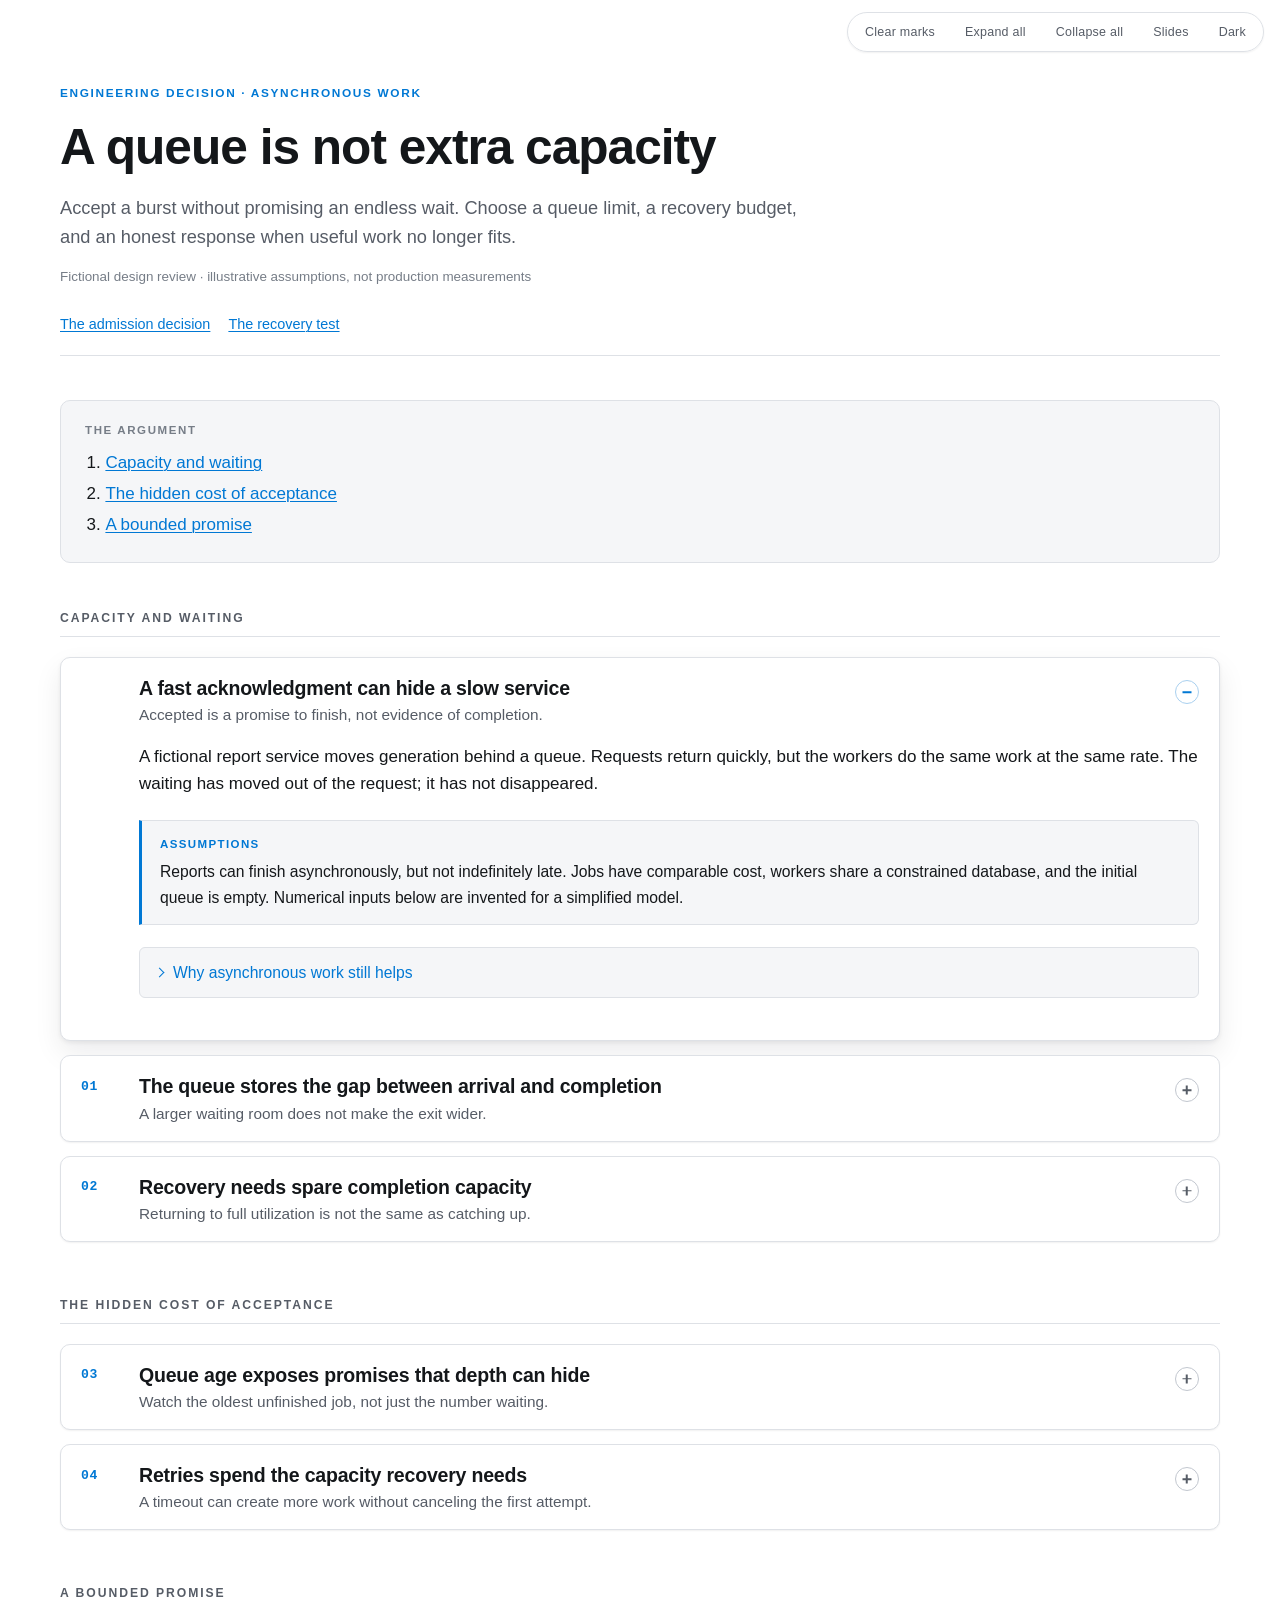
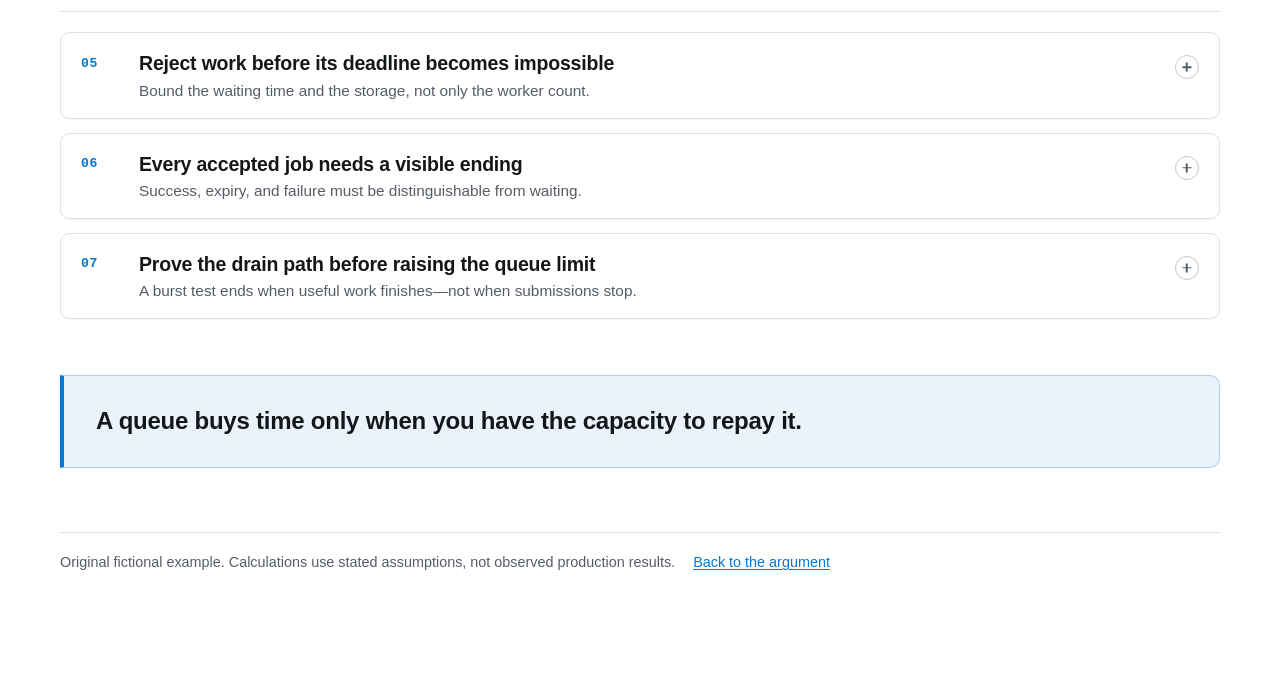
==== examples/html-docs/queue-is-not-capacity.html @ ca564f86 "Publish documented research, reasoning, and HTML skills Add catalog-ready packages, public examples," ====
<!doctype html>
<!--
MIT License

Copyright (c) 2026 Tomáš Kubica

Permission is hereby granted, free of charge, to any person obtaining a copy
of this software and associated documentation files (the "Software"), to deal
in the Software without restriction, including without limitation the rights
to use, copy, modify, merge, publish, distribute, sublicense, and/or sell
copies of the Software, and to permit persons to whom the Software is
furnished to do so, subject to the following conditions:

The above copyright notice and this permission notice shall be included in all
copies or substantial portions of the Software.

THE SOFTWARE IS PROVIDED "AS IS", WITHOUT WARRANTY OF ANY KIND, EXPRESS OR
IMPLIED, INCLUDING BUT NOT LIMITED TO THE WARRANTIES OF MERCHANTABILITY,
FITNESS FOR A PARTICULAR PURPOSE AND NONINFRINGEMENT. IN NO EVENT SHALL THE
AUTHORS OR COPYRIGHT HOLDERS BE LIABLE FOR ANY CLAIM, DAMAGES OR OTHER
LIABILITY, WHETHER IN AN ACTION OF CONTRACT, TORT OR OTHERWISE, ARISING FROM,
OUT OF OR IN CONNECTION WITH THE SOFTWARE OR THE USE OR OTHER DEALINGS IN THE
SOFTWARE.
-->
<html lang="en">
<head>
<meta charset="utf-8">
<meta name="viewport" content="width=device-width, initial-scale=1">
<title>A queue is not extra capacity</title>
<meta name="description" content="An engineering decision about bounded queues, recovery headroom, and admitting only work that can still finish usefully.">
<meta name="doc-id" content="queue-is-not-capacity">
<script>
(function () {
  var d = document.documentElement;
  d.classList.add("js");
  var p = new URLSearchParams(location.search);
  var t = p.get("theme");
  if (t !== "light" && t !== "dark") {
    try { t = localStorage.getItem("doc-theme"); } catch (e) { t = null; }
  }
  if (t !== "light" && t !== "dark") {
    t = window.matchMedia("(prefers-color-scheme: dark)").matches ? "dark" : "light";
  }
  d.setAttribute("data-theme", t);
  if (p.get("view") === "slides") d.setAttribute("data-view", "slides");
})();
</script>
<style>
:root {
  color-scheme: light;
  --bg: #ffffff; --surface: #ffffff; --surface-2: #f5f6f8; --surface-3: #eaecf0;
  --border: #dee1e6; --border-strong: #c2c7cf;
  --text: #14171a; --text-muted: #565c66; --text-faint: #767d87;
  --accent: #0078d4; --accent-strong: #005a9e; --accent-quiet: #4a9fe0;
  --accent-soft: #eaf3fb; --accent-border: #a9d0ef;
  --warn: #8a5300; --warn-soft: #fdf5e8; --warn-border: #e6c99a;
  --code-bg: #f5f6f8; --code-border: #e2e5ea;
  --focus: #0078d4;
  --shadow-1: 0 1px 2px rgba(16,19,23,.06);
  --shadow-2: 0 2px 4px rgba(16,19,23,.06), 0 12px 28px rgba(16,19,23,.08);
  --radius: 10px; --radius-sm: 6px; --canvas: 1160px;
  --font-sans: -apple-system, BlinkMacSystemFont, "Segoe UI Variable Text", "Segoe UI", Roboto, "Helvetica Neue", Arial, sans-serif;
  --font-mono: "Cascadia Mono", "Cascadia Code", ui-monospace, Consolas, "SF Mono", "Liberation Mono", Menlo, monospace;
}
[data-theme="dark"] {
  color-scheme: dark;
  --bg: #0e1013; --surface: #15181d; --surface-2: #1b1f26; --surface-3: #232830;
  --border: #2b313a; --border-strong: #3d4550;
  --text: #eceef1; --text-muted: #a7aeb8; --text-faint: #868e99;
  --accent: #4aa3e8; --accent-strong: #7cc0f3; --accent-quiet: #2f80c4;
  --accent-soft: #142430; --accent-border: #2c4f6d;
  --warn: #e0b055; --warn-soft: #241d10; --warn-border: #574627;
  --code-bg: #12151a; --code-border: #262c34;
  --focus: #6cb8f0;
  --shadow-1: 0 1px 2px rgba(0,0,0,.4);
  --shadow-2: 0 2px 4px rgba(0,0,0,.4), 0 12px 28px rgba(0,0,0,.45);
}
</style>
<link rel="stylesheet" href="../../skills/html-docs/assets/article.css">
<script src="../../skills/html-docs/assets/article.js" defer></script>
</head>
<body>
<div class="controls" role="group" aria-label="Article controls">
  <button type="button" class="ctrl" data-action="expand-all">Expand all</button>
  <button type="button" class="ctrl" data-action="collapse-all">Collapse all</button>
  <button type="button" class="ctrl" data-action="toggle-slides" aria-pressed="false">Slides</button>
  <button type="button" class="ctrl" data-action="toggle-theme">Dark</button>
</div>
<div class="doc">
  <header class="doc-header">
    <p class="eyebrow">Engineering decision · asynchronous work</p>
    <h1>A queue is not extra capacity</h1>
    <p class="subtitle">Accept a burst without promising an endless wait. Choose a queue limit, a recovery budget, and an honest response when useful work no longer fits.</p>
    <p class="meta">Fictional design review · illustrative assumptions, not production measurements</p>
  </header>
  <nav class="doc-nav" aria-label="Decision shortcut">
    <a href="#card-admission">The admission decision</a>
    <a href="#card-rehearsal">The recovery test</a>
  </nav>
  <nav class="toc" aria-label="Contents">
    <p class="toc-label">The argument</p>
    <ol>
      <li><a href="#ch-capacity">Capacity and waiting</a></li>
      <li><a href="#ch-failure">The hidden cost of acceptance</a></li>
      <li><a href="#ch-contract">A bounded promise</a></li>
    </ol>
  </nav>
  <main>
    <section class="chapter" id="ch-capacity">
      <h2 class="chapter-label">Capacity and waiting</h2>
      <article class="card card--lead" id="card-premise" data-open>
        <h3 class="card-head">
          <button type="button" class="card-toggle" aria-expanded="true">
            <span class="card-num" aria-hidden="true"></span>
            <span class="card-titles">
              <span class="card-title">A fast acknowledgment can hide a slow service</span>
              <span class="card-sub">Accepted is a promise to finish, not evidence of completion.</span>
            </span>
            <span class="card-mark" aria-hidden="true"></span>
          </button>
        </h3>
        <div class="card-body">
          <p>A fictional report service moves generation behind a queue. Requests return quickly, but the workers do the same work at the same rate. The waiting has moved out of the request; it has not disappeared.</p>
          <aside class="callout callout--note">
            <p class="callout-label">Assumptions</p>
            <p>Reports can finish asynchronously, but not indefinitely late. Jobs have comparable cost, workers share a constrained database, and the initial queue is empty. Numerical inputs below are invented for a simplified model.</p>
          </aside>
          <div class="reveal">
            <button type="button" class="reveal-toggle" aria-expanded="false">Why asynchronous work still helps</button>
            <div class="reveal-body">
              <p>Separating submission from execution lets a brief burst wait instead of holding client connections open. Durable storage can preserve accepted work while workers restart, provided the service acknowledges only after that storage confirms the write.</p>
              <p>These are useful changes to timing and reliability. They do not, by themselves, raise the completion rate of the database or the workers.</p>
            </div>
          </div>
        </div>
      </article>
      <article class="card" id="card-flow">
        <h3 class="card-head">
          <button type="button" class="card-toggle" aria-expanded="false">
            <span class="card-num" aria-hidden="true"></span>
            <span class="card-titles">
              <span class="card-title">The queue stores the gap between arrival and completion</span>
              <span class="card-sub">A larger waiting room does not make the exit wider.</span>
            </span>
            <span class="card-mark" aria-hidden="true"></span>
          </button>
        </h3>
        <div class="card-body">
          <figure class="figure">
            <svg xmlns="http://www.w3.org/2000/svg" viewBox="0 0 960 260" width="960" height="260" role="img" aria-labelledby="flow-title flow-desc" style="display: block; width: 100%; height: auto">
              <title id="flow-title">Admission, waiting, and completion are separate boundaries</title>
              <desc id="flow-desc">New jobs cross admission into a bounded queue, then workers and a database complete them. Jobs that cannot fit the admission policy receive a rejection instead of joining the queue.</desc>
              <defs>
                <marker id="flow-arrow" viewBox="0 0 10 10" refX="9" refY="5" markerWidth="7" markerHeight="7" orient="auto-start-reverse">
                  <path d="M0 0 L10 5 L0 10 Z" fill="var(--accent)"/>
                </marker>
              </defs>
              <g fill="var(--surface-2)" stroke="var(--border-strong)" stroke-width="2">
                <rect x="16" y="65" width="160" height="96" rx="10"/>
                <rect x="256" y="65" width="200" height="96" rx="10" fill="var(--accent-soft)" stroke="var(--accent)"/>
                <rect x="536" y="65" width="170" height="96" rx="10"/>
                <rect x="786" y="65" width="158" height="96" rx="10"/>
              </g>
              <g fill="none" stroke="var(--accent)" stroke-width="3" marker-end="url(#flow-arrow)">
                <path d="M176 113 H242"/>
                <path d="M456 113 H522"/>
                <path d="M706 113 H772"/>
                <path d="M212 116 V214 H252"/>
              </g>
              <g fill="var(--text)" text-anchor="middle" font-family="var(--font-sans)" font-size="23">
                <text x="96" y="121">New jobs</text>
                <text x="356" y="109">Bounded queue</text>
                <text x="621" y="121">Workers</text>
                <text x="865" y="121">Database</text>
              </g>
              <g fill="var(--text-muted)" text-anchor="middle" font-family="var(--font-sans)" font-size="18">
                <text x="216" y="38">Admission</text>
                <text x="356" y="139">Waiting, not processing</text>
                <text x="742" y="38">Completion bottleneck</text>
                <text x="272" y="220" text-anchor="start">Reject when the promise no longer fits</text>
              </g>
            </svg>
            <figcaption>Workers can take jobs off the queue faster than the database can finish them. Include in-flight work when counting outstanding promises.</figcaption>
          </figure>
        </div>
      </article>
      <article class="card" id="card-headroom">
        <h3 class="card-head">
          <button type="button" class="card-toggle" aria-expanded="false">
            <span class="card-num" aria-hidden="true"></span>
            <span class="card-titles">
              <span class="card-title">Recovery needs spare completion capacity</span>
              <span class="card-sub">Returning to full utilization is not the same as catching up.</span>
            </span>
            <span class="card-mark" aria-hidden="true"></span>
          </button>
        </h3>
        <div class="card-body">
          <p>While arrivals exceed completions, unfinished work grows. After the burst, only the completion rate left over after new arrivals can drain that work. If the two rates are equal, the backlog stays.</p>
          <div class="reveal">
            <button type="button" class="reveal-toggle" aria-expanded="false">Work through a deliberately simple burst</button>
            <div class="reveal-body">
              <p>Assume a constant completion capacity of 80 jobs/second. For 30 seconds, 120 jobs/second arrive; afterward arrivals fall to 40 jobs/second. Assume no retries, expiry, or failures, and enough queue space to admit every job.</p>
              <table>
                <thead><tr><th>Phase</th><th>Calculation</th><th>Result</th></tr></thead>
                <tbody>
                  <tr><td>Burst</td><td>(120 − 80) × 30</td><td>1,200 extra unfinished jobs</td></tr>
                  <tr><td>Recovery headroom</td><td>80 − 40</td><td>40 jobs/second</td></tr>
                  <tr><td>Drain time</td><td>1,200 ÷ 40</td><td>30 seconds after the burst ends</td></tr>
                </tbody>
              </table>
              <p>This fluid approximation ignores individual job timing and service-time variation. It estimates aggregate drain time, not a latency percentile or a completion guarantee for each request.</p>
            </div>
          </div>
        </div>
      </article>
    </section>
    <section class="chapter" id="ch-failure">
      <h2 class="chapter-label">The hidden cost of acceptance</h2>
      <article class="card" id="card-age">
        <h3 class="card-head">
          <button type="button" class="card-toggle" aria-expanded="false">
            <span class="card-num" aria-hidden="true"></span>
            <span class="card-titles">
              <span class="card-title">Queue age exposes promises that depth can hide</span>
              <span class="card-sub">Watch the oldest unfinished job, not just the number waiting.</span>
            </span>
            <span class="card-mark" aria-hidden="true"></span>
          </button>
        </h3>
        <div class="card-body">
          <p>The same queue length can represent cheap jobs or slow ones. A nearly empty queue can even hide a stuck job already claimed by a worker. Track age from acceptance through completion, including in-flight work.</p>
          <div class="reveal">
            <button type="button" class="reveal-toggle" aria-expanded="false">Separate the signals before setting an alert</button>
            <div class="reveal-body">
              <ul>
                <li>Waiting depth describes stored work; in-flight count describes claimed work.</li>
                <li>Oldest unfinished age reveals starvation, blocked workers, and long delays.</li>
                <li>Completion rate and end-to-end latency show what users actually receive.</li>
                <li>Rejection and expiry counts show demand that the service did not satisfy.</li>
              </ul>
              <p>Use the report's usefulness deadline to choose an alert budget. An alert should leave time to intervene, not first fire when the oldest accepted report is already useless.</p>
            </div>
          </div>
        </div>
      </article>
      <article class="card" id="card-retries">
        <h3 class="card-head">
          <button type="button" class="card-toggle" aria-expanded="false">
            <span class="card-num" aria-hidden="true"></span>
            <span class="card-titles">
              <span class="card-title">Retries spend the capacity recovery needs</span>
              <span class="card-sub">A timeout can create more work without canceling the first attempt.</span>
            </span>
            <span class="card-mark" aria-hidden="true"></span>
          </button>
        </h3>
        <div class="card-body">
          <p>A caller that cannot see progress may submit the same report again. If both attempts run, duplicate work competes with the original backlog. Backoff spreads that demand over time; it does not make the work free.</p>
          <aside class="callout callout--rule">
            <p class="callout-label">Rule</p>
            <p>Count attempts against a retry budget, and identify the logical job before admitting another copy.</p>
          </aside>
          <div class="reveal">
            <button type="button" class="reveal-toggle" aria-expanded="false">Make deduplication survive a worker restart</button>
            <div class="reveal-body">
              <p>Bind a stable submission key to the intended request and retain its state for the supported retry window. Repeating the same key returns that job's status; reusing it for different input is a conflict, not a new job.</p>
              <p>A key at admission does not make later side effects exactly-once. Workers must also make result writes idempotent or commit the result and completion state atomically. Retry only transient failures, with backoff, jitter, and a finite attempt or time budget.</p>
            </div>
          </div>
        </div>
      </article>
    </section>
    <section class="chapter" id="ch-contract">
      <h2 class="chapter-label">A bounded promise</h2>
      <article class="card" id="card-admission">
        <h3 class="card-head">
          <button type="button" class="card-toggle" aria-expanded="false">
            <span class="card-num" aria-hidden="true"></span>
            <span class="card-titles">
              <span class="card-title">Reject work before its deadline becomes impossible</span>
              <span class="card-sub">Bound the waiting time and the storage, not only the worker count.</span>
            </span>
            <span class="card-mark" aria-hidden="true"></span>
          </button>
        </h3>
        <div class="card-body">
          <p>The service should accept only the work it expects to finish while it is useful. Combine a hard queue/storage cap with an admission estimate that includes waiting, execution, and a safety margin. Reject clearly when either budget is exhausted.</p>
          <div class="reveal">
            <button type="button" class="reveal-toggle" aria-expanded="false">Derive a starting limit, then test its assumptions</button>
            <div class="reveal-body">
              <p>For comparable first-in-first-out jobs, dividing the outstanding work ahead by a conservative completion rate gives a rough waiting estimate. Add the new job's execution budget and compare the total with its remaining deadline.</p>
              <p>That estimate fails when large jobs dominate, priorities reorder the queue, or the database slows down. Use measured cost classes and age signals to tighten admission, and keep a storage cap even when the estimate looks healthy. A queue limit is a policy backed by tests, not a universal constant.</p>
            </div>
          </div>
        </div>
      </article>
      <article class="card" id="card-outcomes">
        <h3 class="card-head">
          <button type="button" class="card-toggle" aria-expanded="false">
            <span class="card-num" aria-hidden="true"></span>
            <span class="card-titles">
              <span class="card-title">Every accepted job needs a visible ending</span>
              <span class="card-sub">Success, expiry, and failure must be distinguishable from waiting.</span>
            </span>
            <span class="card-mark" aria-hidden="true"></span>
          </button>
        </h3>
        <div class="card-body">
          <div class="summary-grid">
            <div class="summary-item"><span class="summary-label">Submission</span>Return a stable job identity only after durable acceptance.</div>
            <div class="summary-item"><span class="summary-label">Resolution</span>Expose completion, terminal failure, or explicit expiry through status.</div>
          </div>
          <div class="reveal">
            <button type="button" class="reveal-toggle" aria-expanded="false">Separate recovery from endless retry</button>
            <div class="reveal-body">
              <p>Before starting stale work, check whether its deadline still allows a useful result. Mark expired jobs explicitly rather than silently discarding them. A permanently failing job needs a terminal state and an owner, not an unlimited return trip through the queue.</p>
              <p>A failed-job holding area is an investigation tool, not extra processing capacity. Give retained failures a storage limit and retention policy. Replay only after the cause is understood, through the same admission and retry budgets as new work.</p>
            </div>
          </div>
        </div>
      </article>
      <article class="card" id="card-rehearsal">
        <h3 class="card-head">
          <button type="button" class="card-toggle" aria-expanded="false">
            <span class="card-num" aria-hidden="true"></span>
            <span class="card-titles">
              <span class="card-title">Prove the drain path before raising the queue limit</span>
              <span class="card-sub">A burst test ends when useful work finishes—not when submissions stop.</span>
            </span>
            <span class="card-mark" aria-hidden="true"></span>
          </button>
        </h3>
        <div class="card-body">
          <p>Rehearse a burst, a slow dependency, and a worker restart. Keep normal arrivals running during recovery. Check that accepted work reaches a visible ending and that new demand cannot consume the recovery budget unnoticed.</p>
          <aside class="callout callout--verdict">
            <p class="callout-label">Decision</p>
            <p>Use a bounded queue with explicit admission and job status. Add workers only when the downstream bottleneck has room; increase buffering only when the waiting budget allows it.</p>
          </aside>
          <div class="reveal">
            <button type="button" class="reveal-toggle" aria-expanded="false">Set acceptance criteria for the rehearsal</button>
            <div class="reveal-body">
              <ol>
                <li>Choose the report deadline, storage cap, retry budget, and recovery target before the test.</li>
                <li>Record offered, admitted, completed, expired, and failed work. Include in-flight jobs in reconciliation.</li>
                <li>Verify the backlog drains within the chosen target while ordinary traffic continues.</li>
                <li>Repeat with duplicate submissions and a slower database. Check for duplicate effects and terminal jobs stranded as pending.</li>
              </ol>
              <p>Do not call an empty queue a success if jobs were merely moved into worker memory, expired without notice, or lost. The evidence is accounted-for outcomes within the chosen contract.</p>
            </div>
          </div>
        </div>
      </article>
    </section>
  </main>
  <p class="takeaway" id="closing">A queue buys time only when you have the capacity to repay it.</p>
  <footer class="doc-footer">
    <span>Original fictional example. Calculations use stated assumptions, not observed production results.</span>
    <a href="#ch-capacity">Back to the argument</a>
  </footer>
</div>
</body>
</html>
---- skills/html-docs/assets/article.css ----
/* =========================================================================
   html-docs / article runtime
   Shared stylesheet for dynamic articles. Never edit per page.

   Requires the canonical token block inline in the page <head>. The fallback
   layer below only exists so a page is still legible if the inline block is
   missing; unlayered inline tokens always win over this layer.
   ========================================================================= */

@layer tokens-fallback {
  :root {
    color-scheme: light;
    --bg: #ffffff; --surface: #ffffff; --surface-2: #f5f6f8; --surface-3: #eaecf0;
    --border: #dee1e6; --border-strong: #c2c7cf;
    --text: #14171a; --text-muted: #565c66; --text-faint: #767d87;
    --accent: #0078d4; --accent-strong: #005a9e; --accent-quiet: #4a9fe0;
    --accent-soft: #eaf3fb; --accent-border: #a9d0ef;
    --warn: #8a5300; --warn-soft: #fdf5e8; --warn-border: #e6c99a;
    --code-bg: #f5f6f8; --code-border: #e2e5ea;
    --focus: #0078d4;
    --shadow-1: 0 1px 2px rgba(16,19,23,.06);
    --shadow-2: 0 2px 4px rgba(16,19,23,.06), 0 12px 28px rgba(16,19,23,.08);
    --radius: 10px; --radius-sm: 6px; --canvas: 1160px;
    --font-sans: -apple-system, BlinkMacSystemFont, "Segoe UI Variable Text", "Segoe UI", Roboto, "Helvetica Neue", Arial, sans-serif;
    --font-mono: "Cascadia Mono", "Cascadia Code", ui-monospace, Consolas, "SF Mono", "Liberation Mono", Menlo, monospace;
  }
  [data-theme="dark"] {
    color-scheme: dark;
    --bg: #0e1013; --surface: #15181d; --surface-2: #1b1f26; --surface-3: #232830;
    --border: #2b313a; --border-strong: #3d4550;
    --text: #eceef1; --text-muted: #a7aeb8; --text-faint: #868e99;
    --accent: #4aa3e8; --accent-strong: #7cc0f3; --accent-quiet: #2f80c4;
    --accent-soft: #142430; --accent-border: #2c4f6d;
    --warn: #e0b055; --warn-soft: #241d10; --warn-border: #574627;
    --code-bg: #12151a; --code-border: #262c34;
    --focus: #6cb8f0;
    --shadow-1: 0 1px 2px rgba(0,0,0,.4);
    --shadow-2: 0 2px 4px rgba(0,0,0,.4), 0 12px 28px rgba(0,0,0,.45);
  }
}

/* ---------- base ---------------------------------------------------- */

*, *::before, *::after { box-sizing: border-box; }

html { -webkit-text-size-adjust: 100%; }

body {
  margin: 0;
  padding: 0 24px 96px;
  background: var(--bg);
  color: var(--text);
  font-family: var(--font-sans);
  font-size: 17px;
  line-height: 1.62;
  counter-reset: card;
}

.doc {
  max-width: var(--canvas);
  margin: 0 auto;
}

p { margin: 0 0 1em; }
p:last-child { margin-bottom: 0; }

a {
  color: var(--accent);
  text-underline-offset: 2px;
  text-decoration-thickness: 1px;
}
a:hover { color: var(--accent-strong); }

:focus-visible {
  outline: 2px solid var(--focus);
  outline-offset: 2px;
  border-radius: 3px;
}

h1, h2, h3, h4 { line-height: 1.24; font-weight: 650; }

hr { border: 0; border-top: 1px solid var(--border); margin: 40px 0; }

ul, ol { margin: 0 0 1em; padding-left: 1.3em; }
li { margin: 0.28em 0; }

strong { font-weight: 650; }

code {
  font-family: var(--font-mono);
  font-size: 0.92em;
}

:not(pre) > code {
  background: var(--surface-2);
  border: 1px solid var(--border);
  border-radius: 4px;
  padding: 0.08em 0.34em;
}

table {
  width: 100%;
  border-collapse: collapse;
  margin: 0 0 1em;
  font-size: 0.96em;
}
th, td {
  text-align: left;
  padding: 8px 12px;
  border-bottom: 1px solid var(--border);
  vertical-align: top;
}
th {
  font-size: 0.8rem;
  letter-spacing: 0.06em;
  text-transform: uppercase;
  color: var(--text-muted);
  font-weight: 600;
}

/* ---------- controls bar -------------------------------------------- */

.controls {
  position: fixed;
  top: 12px;
  right: 16px;
  z-index: 40;
  display: flex;
  gap: 6px;
  padding: 5px;
  background: color-mix(in srgb, var(--surface) 88%, transparent);
  border: 1px solid var(--border);
  border-radius: 999px;
  box-shadow: var(--shadow-1);
  backdrop-filter: blur(8px);
}

.ctrl {
  font: inherit;
  font-size: 0.78rem;
  line-height: 1;
  letter-spacing: 0.02em;
  color: var(--text-muted);
  background: transparent;
  border: 0;
  border-radius: 999px;
  padding: 8px 12px;
  cursor: pointer;
}
.ctrl:hover { background: var(--surface-2); color: var(--text); }
.ctrl[aria-pressed="true"] {
  background: var(--accent-soft);
  color: var(--accent-strong);
  box-shadow: inset 0 0 0 1px var(--accent-border);
}

/* ---------- header, nav, toc ---------------------------------------- */

.doc-header { padding: 84px 0 8px; }

.eyebrow {
  margin: 0 0 14px;
  font-size: 0.74rem;
  font-weight: 620;
  letter-spacing: 0.14em;
  text-transform: uppercase;
  color: var(--accent);
}

.doc-header h1 {
  margin: 0 0 14px;
  font-size: clamp(2.1rem, 4.6vw, 3.1rem);
  letter-spacing: -0.02em;
}

.subtitle {
  margin: 0 0 14px;
  max-width: 74ch;
  font-size: 1.14rem;
  color: var(--text-muted);
}

.meta {
  margin: 0;
  font-size: 0.84rem;
  color: var(--text-faint);
}

.doc-nav, .doc-footer {
  display: flex;
  flex-wrap: wrap;
  gap: 18px;
  padding: 18px 0;
  font-size: 0.9rem;
}
.doc-nav { border-bottom: 1px solid var(--border); margin-bottom: 44px; }
.doc-footer {
  border-top: 1px solid var(--border);
  margin-top: 64px;
  color: var(--text-muted);
}

.toc {
  margin: 0 0 48px;
  padding: 20px 24px;
  background: var(--surface-2);
  border: 1px solid var(--border);
  border-radius: var(--radius);
}
.toc-label {
  margin: 0 0 10px;
  font-size: 0.72rem;
  font-weight: 620;
  letter-spacing: 0.14em;
  text-transform: uppercase;
  color: var(--text-faint);
}
.toc ol { margin: 0; padding-left: 1.2em; }
.toc li { margin: 0.2em 0; }

/* ---------- chapter -------------------------------------------------- */

.chapter { margin: 0 0 56px; }

.chapter-label {
  margin: 0 0 20px;
  padding-bottom: 10px;
  border-bottom: 1px solid var(--border);
  font-size: 0.76rem;
  font-weight: 620;
  letter-spacing: 0.16em;
  text-transform: uppercase;
  color: var(--text-muted);
}

/* ---------- card ------------------------------------------------------ */

.card {
  margin: 0 0 14px;
  background: var(--surface);
  border: 1px solid var(--border);
  border-radius: var(--radius);
  box-shadow: var(--shadow-1);
}
.card:last-child { margin-bottom: 0; }
.card[data-open] { box-shadow: var(--shadow-2); }

.card:not(.card--lead) { counter-increment: card; }

.card-head { margin: 0; font-size: 1rem; }

.card-toggle {
  display: grid;
  grid-template-columns: 46px 1fr 18px 24px;
  align-items: start;
  gap: 12px;
  width: 100%;
  padding: 18px 20px;
  font: inherit;
  text-align: left;
  color: inherit;
  background: transparent;
  border: 0;
  border-radius: var(--radius);
  cursor: pointer;
}
.card-toggle:hover { background: var(--surface-2); }

.card-num {
  font-family: var(--font-mono);
  font-size: 0.82rem;
  font-weight: 600;
  letter-spacing: 0.04em;
  color: var(--accent);
  padding-top: 0.34em;
}
.card:not(.card--lead) .card-num:empty::before {
  content: counter(card, decimal-leading-zero);
}
.card--lead .card-toggle { grid-template-columns: 46px 1fr 18px 24px; }

/* Read marker. Space is reserved whether or not the card is marked, so
   marking one never shifts the layout. Unread is invisible until the head is
   hovered, which hints that the mark exists without decorating every row. */
.card-read {
  position: relative;
  width: 16px;
  height: 16px;
  margin-top: 8px;
  border-radius: 50%;
  border: 1px solid var(--border-strong);
  opacity: 0;
  transition: opacity 0.18s ease;
}
.card-head:hover .card-read { opacity: 0.3; }
.card[data-read="true"] .card-read,
.card[data-read="true"] .card-head:hover .card-read {
  opacity: 1;
  border-color: var(--accent);
  background: var(--accent-soft);
}
/* Drawn rather than typed: a check glyph in this range reads as an emoji to
   text extractors, and drawing it keeps the weight matched to the border. */
.card[data-read="true"] .card-read::after {
  content: "";
  position: absolute;
  left: 5px;
  top: 2px;
  width: 4px;
  height: 8px;
  border: solid var(--accent);
  border-width: 0 1.5px 1.5px 0;
  transform: rotate(42deg);
}

.card-titles { display: block; min-width: 0; }

.card-title {
  display: block;
  font-size: 1.22rem;
  font-weight: 620;
  letter-spacing: -0.01em;
}

.card-sub {
  display: block;
  margin-top: 5px;
  font-size: 0.96rem;
  font-weight: 400;
  color: var(--text-muted);
}

.card-mark {
  position: relative;
  width: 24px;
  height: 24px;
  margin-top: 4px;
  border-radius: 50%;
  border: 1px solid var(--border-strong);
  color: var(--text-muted);
}
.card-mark::before, .card-mark::after {
  content: "";
  position: absolute;
  top: 50%;
  left: 50%;
  width: 9px;
  height: 1.5px;
  background: currentColor;
  transform: translate(-50%, -50%);
  transition: transform 0.18s ease, opacity 0.18s ease;
}
.card-mark::after { transform: translate(-50%, -50%) rotate(90deg); }
.card[data-open] .card-mark { border-color: var(--accent-border); color: var(--accent); }
.card[data-open] .card-mark::after { opacity: 0; transform: translate(-50%, -50%) rotate(0deg); }

.card-body { padding: 0 20px 22px 78px; }

.js .card-body { display: none; }
.js .card[data-open] > .card-body { display: block; animation: doc-open 0.18s ease; }

@keyframes doc-open {
  from { opacity: 0; transform: translateY(-4px); }
  to { opacity: 1; transform: none; }
}

.card-body > h4 {
  margin: 26px 0 10px;
  font-size: 1.02rem;
  letter-spacing: 0.01em;
}
.card-body > h4:first-child { margin-top: 0; }

/* ---------- reveal ---------------------------------------------------- */

.reveal {
  margin: 20px 0;
  border: 1px solid var(--border);
  border-radius: var(--radius-sm);
  background: var(--surface-2);
}

.reveal-toggle {
  display: flex;
  align-items: center;
  gap: 10px;
  width: 100%;
  padding: 12px 16px;
  font: inherit;
  font-size: 0.98rem;
  text-align: left;
  color: var(--accent);
  background: transparent;
  border: 0;
  border-radius: var(--radius-sm);
  cursor: pointer;
}
.reveal-toggle::before {
  content: "";
  flex: none;
  width: 7px;
  height: 7px;
  border-right: 1.6px solid currentColor;
  border-bottom: 1.6px solid currentColor;
  transform: rotate(-45deg);
  transition: transform 0.18s ease;
}
.reveal[data-open] > .reveal-toggle::before { transform: rotate(45deg); }
.reveal-toggle:hover { background: var(--surface-3); }

.reveal-body {
  padding: 2px 16px 16px 33px;
  font-size: 1rem;
}
.js .reveal-body { display: none; }
.js .reveal[data-open] > .reveal-body { display: block; animation: doc-open 0.18s ease; }

/* ---------- tabs ------------------------------------------------------ */

.tabs { margin: 22px 0; }

.tablist {
  display: flex;
  flex-wrap: wrap;
  gap: 4px;
  margin-bottom: -1px;
}

.tablist [role="tab"] {
  font: inherit;
  font-size: 0.92rem;
  padding: 9px 15px;
  color: var(--text-muted);
  background: transparent;
  border: 1px solid transparent;
  border-radius: var(--radius-sm) var(--radius-sm) 0 0;
  cursor: pointer;
}
.tablist [role="tab"]:hover { color: var(--text); background: var(--surface-2); }
.tablist [role="tab"][aria-selected="true"] {
  color: var(--accent-strong);
  background: var(--accent-soft);
  border-color: var(--accent-border);
  border-bottom-color: var(--accent-soft);
  font-weight: 600;
}

.tabpanel {
  padding: 18px 20px;
  background: var(--accent-soft);
  border: 1px solid var(--accent-border);
  border-radius: 0 var(--radius-sm) var(--radius-sm) var(--radius-sm);
}

html:not(.js) .tablist { display: none; }
html:not(.js) .tabpanel[hidden] { display: block; }
html:not(.js) .tabpanel { margin-bottom: 8px; border-radius: var(--radius-sm); }
html:not(.js) .tabpanel[data-tab-label]::before {
  content: attr(data-tab-label);
  display: block;
  margin-bottom: 10px;
  font-size: 0.74rem;
  font-weight: 620;
  letter-spacing: 0.12em;
  text-transform: uppercase;
  color: var(--accent-strong);
}

/* ---------- detail grid ---------------------------------------------- */

.detail-grid {
  display: grid;
  grid-template-columns: repeat(2, minmax(0, 1fr));
  gap: 12px;
  margin: 22px 0;
}

.detail-tile {
  border: 1px solid var(--border);
  border-radius: var(--radius-sm);
  background: var(--surface-2);
}

.detail-open {
  display: block;
  width: 100%;
  padding: 16px 18px;
  font: inherit;
  text-align: left;
  color: inherit;
  background: transparent;
  border: 0;
  border-radius: var(--radius-sm);
  cursor: pointer;
}
.detail-open:hover { background: var(--surface-3); }

.detail-title {
  display: block;
  font-size: 1.02rem;
  font-weight: 620;
  margin-bottom: 5px;
}
.detail-summary { display: block; color: var(--text-muted); font-size: 0.98rem; }
.detail-more {
  display: inline-flex;
  align-items: center;
  gap: 6px;
  margin-top: 10px;
  font-size: 0.86rem;
  font-weight: 600;
  color: var(--accent);
}
.detail-more::after {
  content: "";
  width: 6px;
  height: 6px;
  border-right: 1.6px solid currentColor;
  border-top: 1.6px solid currentColor;
  transform: rotate(45deg);
}
html:not(.js) .detail-more { display: none; }

.detail-body { padding: 0 18px 16px; }
.js .detail-body { display: none; }

/* ---------- dialog ---------------------------------------------------- */

.doc-dialog {
  width: min(720px, calc(100vw - 40px));
  max-height: calc(100vh - 80px);
  padding: 0;
  color: var(--text);
  background: var(--surface);
  border: 1px solid var(--border);
  border-radius: var(--radius);
  box-shadow: var(--shadow-2);
}
.doc-dialog::backdrop { background: rgba(8, 10, 13, 0.55); }

.doc-dialog-head {
  display: flex;
  align-items: baseline;
  justify-content: space-between;
  gap: 16px;
  padding: 20px 22px 12px;
}
.doc-dialog-head h2 { margin: 0; font-size: 1.2rem; }

.doc-dialog-body {
  padding: 0 22px 24px;
  overflow: auto;
  max-height: calc(100vh - 190px);
}
.js .doc-dialog-body .detail-body { display: block; padding: 0; }

.doc-dialog-close {
  font: inherit;
  font-size: 0.84rem;
  color: var(--text-muted);
  background: transparent;
  border: 1px solid var(--border);
  border-radius: var(--radius-sm);
  padding: 6px 12px;
  cursor: pointer;
}
.doc-dialog-close:hover { color: var(--text); background: var(--surface-2); }

/* ---------- sequence -------------------------------------------------- */

.sequence {
  display: grid;
  grid-auto-flow: column;
  grid-auto-columns: minmax(0, 1fr);
  gap: 10px;
  margin: 22px 0;
  padding: 0;
  list-style: none;
  counter-reset: seq;
}
.sequence > li {
  position: relative;
  margin: 0;
  padding: 14px 16px;
  background: var(--surface-2);
  border: 1px solid var(--border);
  border-left: 3px solid var(--accent-quiet);
  border-radius: var(--radius-sm);
}
.sequence > li:last-child { border-left-color: var(--accent-strong); background: var(--accent-soft); }
.sequence > li:not(:last-child)::after {
  content: "";
  position: absolute;
  top: 50%;
  right: -9px;
  width: 7px;
  height: 7px;
  border-right: 1.6px solid var(--border-strong);
  border-top: 1.6px solid var(--border-strong);
  transform: translateY(-50%) rotate(45deg);
}
.seq-title {
  display: block;
  font-weight: 620;
  font-size: 0.98rem;
  margin-bottom: 4px;
}
.seq-note { display: block; font-size: 0.9rem; color: var(--text-muted); }

/* ---------- steps ------------------------------------------------------ */

.steps {
  margin: 22px 0;
  padding: 0;
  list-style: none;
  counter-reset: step;
}
.steps > li {
  position: relative;
  counter-increment: step;
  margin: 0 0 14px;
  padding-left: 46px;
}
.steps > li:last-child { margin-bottom: 0; }
.steps > li::before {
  content: counter(step);
  position: absolute;
  left: 0;
  top: 0;
  display: grid;
  place-items: center;
  width: 30px;
  height: 30px;
  font-family: var(--font-mono);
  font-size: 0.86rem;
  font-weight: 600;
  color: var(--accent-strong);
  background: var(--accent-soft);
  border: 1px solid var(--accent-border);
  border-radius: 50%;
}
.steps h3, .steps h4 { margin: 4px 0 4px; font-size: 1.02rem; }

/* ---------- summary grid ---------------------------------------------- */

.summary-grid {
  display: grid;
  grid-template-columns: repeat(2, minmax(0, 1fr));
  gap: 12px;
  margin: 22px 0;
}
.summary-item {
  padding: 16px 18px;
  background: var(--surface-2);
  border: 1px solid var(--border);
  border-radius: var(--radius-sm);
}
.summary-label {
  display: block;
  margin-bottom: 6px;
  font-size: 0.72rem;
  font-weight: 620;
  letter-spacing: 0.12em;
  text-transform: uppercase;
  color: var(--accent);
}

/* ---------- arrow list -------------------------------------------------- */

.arrow-list {
  margin: 20px 0;
  padding: 0;
  list-style: none;
}
.arrow-list > li {
  position: relative;
  margin: 0 0 9px;
  padding-left: 28px;
}
.arrow-list > li::before {
  content: "\2192";
  position: absolute;
  left: 0;
  top: 0;
  font-weight: 600;
  color: var(--accent);
}

/* ---------- callouts ---------------------------------------------------- */

.callout {
  margin: 22px 0;
  padding: 14px 18px;
  background: var(--surface-2);
  border: 1px solid var(--border);
  border-left: 3px solid var(--accent);
  border-radius: 0 var(--radius-sm) var(--radius-sm) 0;
  font-size: 0.98rem;
}
.callout-label {
  margin: 0 0 6px;
  font-size: 0.72rem;
  font-weight: 620;
  letter-spacing: 0.12em;
  text-transform: uppercase;
  color: var(--accent);
}
.callout--warning {
  border-left-color: var(--warn);
  background: var(--warn-soft);
  border-color: var(--warn-border);
  border-left-color: var(--warn);
}
.callout--warning .callout-label { color: var(--warn); }
.callout--verdict { background: var(--accent-soft); border-color: var(--accent-border); border-left-color: var(--accent-strong); }
.callout--source, .callout--author { border-left-color: var(--border-strong); }
.callout--source .callout-label, .callout--author .callout-label { color: var(--text-muted); }
.callout--source { font-size: 0.92rem; color: var(--text-muted); }

/* note is the base appearance; the modifier exists so that every callout in a
   document names its meaning explicitly */
.callout--note { border-left-color: var(--accent); }
.callout--rule { border-left-color: var(--text); background: var(--surface-3); }
.callout--rule .callout-label { color: var(--text); }

/* ---------- code -------------------------------------------------------- */

.code { margin: 22px 0; }

.code-label {
  margin: 0 0 -1px;
  display: inline-block;
  padding: 5px 12px;
  font-family: var(--font-mono);
  font-size: 0.76rem;
  color: var(--text-muted);
  background: var(--surface-2);
  border: 1px solid var(--code-border);
  border-radius: var(--radius-sm) var(--radius-sm) 0 0;
}

.code pre {
  margin: 0;
  padding: 16px 18px;
  overflow-x: auto;
  background: var(--code-bg);
  border: 1px solid var(--code-border);
  border-radius: 0 var(--radius-sm) var(--radius-sm) var(--radius-sm);
  font-family: var(--font-mono);
  font-size: 0.88rem;
  line-height: 1.6;
  white-space: pre;
  tab-size: 2;
}
.code pre code {
  background: none;
  border: 0;
  padding: 0;
  font-size: inherit;
}
.code:not(:has(.code-label)) pre { border-radius: var(--radius-sm); }

/* ---------- figures ------------------------------------------------------ */

.figure { margin: 24px 0; }
.figure a.zoom {
  display: block;
  border: 1px solid var(--border);
  border-radius: var(--radius-sm);
  overflow: hidden;
  background: var(--surface-2);
  line-height: 0;
}
.figure img { display: block; width: 100%; height: auto; }
.figure figcaption {
  margin-top: 9px;
  font-size: 0.9rem;
  color: var(--text-muted);
  line-height: 1.5;
}

/* ---------- lightbox ------------------------------------------------------ */

.lightbox {
  width: 100vw;
  max-width: 100vw;
  height: 100vh;
  max-height: 100vh;
  padding: 0;
  border: 0;
  background: transparent;
  overflow: hidden;
}
.lightbox::backdrop { background: rgba(6, 8, 10, 0.9); }

.lightbox-stage {
  position: absolute;
  inset: 0;
  display: grid;
  place-items: center;
  overflow: hidden;
  cursor: grab;
  touch-action: none;
}
.lightbox-stage[data-panning] { cursor: grabbing; }
.lightbox-stage img {
  max-width: 96vw;
  max-height: 92vh;
  transform: translate(var(--lb-x, 0px), var(--lb-y, 0px)) scale(var(--lb-scale, 1));
  transform-origin: center center;
  transition: transform 0.08s linear;
  user-select: none;
  -webkit-user-drag: none;
}

.lightbox-bar {
  position: absolute;
  bottom: 16px;
  left: 50%;
  transform: translateX(-50%);
  display: flex;
  gap: 6px;
  padding: 6px;
  background: color-mix(in srgb, var(--surface) 92%, transparent);
  border: 1px solid var(--border);
  border-radius: 999px;
  box-shadow: var(--shadow-2);
}
.lightbox-bar button {
  font: inherit;
  font-size: 0.8rem;
  min-width: 38px;
  padding: 7px 12px;
  color: var(--text-muted);
  background: transparent;
  border: 0;
  border-radius: 999px;
  cursor: pointer;
}
.lightbox-bar button:hover { background: var(--surface-2); color: var(--text); }

.lightbox-caption {
  position: absolute;
  top: 16px;
  left: 50%;
  transform: translateX(-50%);
  max-width: min(80ch, 90vw);
  padding: 8px 14px;
  font-size: 0.86rem;
  text-align: center;
  color: var(--text);
  background: color-mix(in srgb, var(--surface) 92%, transparent);
  border: 1px solid var(--border);
  border-radius: var(--radius-sm);
}
.lightbox-caption:empty { display: none; }

/* ---------- takeaway ------------------------------------------------------ */

.takeaway {
  margin: 56px 0 0;
  padding: 28px 32px;
  font-size: clamp(1.2rem, 2.2vw, 1.5rem);
  line-height: 1.45;
  font-weight: 560;
  letter-spacing: -0.01em;
  color: var(--text);
  background: var(--accent-soft);
  border: 1px solid var(--accent-border);
  border-left: 4px solid var(--accent);
  border-radius: 0 var(--radius) var(--radius) 0;
}

/* ---------- slides mode ---------------------------------------------------- */

.slide-ui { display: none; }

[data-view="slides"] body {
  padding: 0;
  overflow: hidden;
  height: 100vh;
}
[data-view="slides"] .doc { max-width: none; }
[data-view="slides"] .doc-header,
[data-view="slides"] .doc-nav,
[data-view="slides"] .doc-footer,
[data-view="slides"] .toc,
[data-view="slides"] .takeaway:not([data-slide-current]) { display: none; }
[data-view="slides"] .chapter { margin: 0; }
[data-view="slides"] .chapter-label { display: none; }
[data-view="slides"] .card { display: none; margin: 0; }

[data-view="slides"] .controls {
  opacity: 0.22;
  transition: opacity 0.35s ease;
}
/* Declared before the hover rule: both selectors weigh the same, so whichever
   comes last would win, and hover must always be able to reach full opacity. */
[data-view="slides"][data-chrome="awake"] .controls { opacity: 0.75; }
[data-view="slides"] .controls:hover,
[data-view="slides"] .controls:focus-within { opacity: 1; }
[data-view="slides"] .ctrl[data-action="expand-all"],
[data-view="slides"] .ctrl[data-action="collapse-all"],
[data-view="slides"] .ctrl[data-action="clear-read"] { display: none; }
/* While presenting, the Slides toggle is the way back to the article, but it
   must not glow: an accent pill in the corner of every slide pulls the eye.
   It reads as pressed only once the bar is hovered. */
[data-view="slides"] .ctrl[aria-pressed="true"] {
  background: transparent;
  color: var(--text-muted);
  box-shadow: none;
}
[data-view="slides"] .controls:hover .ctrl[aria-pressed="true"],
[data-view="slides"] .controls:focus-within .ctrl[aria-pressed="true"] {
  background: var(--accent-soft);
  color: var(--accent-strong);
  box-shadow: inset 0 0 0 1px var(--accent-border);
}

[data-view="slides"] .slide-ui {
  display: flex;
  position: fixed;
  z-index: 60;
}
[data-view="slides"] .slide-nav {
  opacity: 0.22;
  transition: opacity 0.35s ease;
}
[data-view="slides"][data-chrome="awake"] .slide-nav { opacity: 0.75; }
[data-view="slides"] .slide-nav:hover,
[data-view="slides"] .slide-nav:focus-within { opacity: 1; }
[data-view="slides"] .slide-progress {
  bottom: 14px;
  right: 18px;
  gap: 10px;
  align-items: center;
  font-family: var(--font-mono);
  font-size: 0.78rem;
  color: var(--text-faint);
}
[data-view="slides"] .slide-nav {
  bottom: 12px;
  left: 18px;
  gap: 6px;
}
.slide-nav button {
  font: inherit;
  font-size: 0.8rem;
  color: var(--text-muted);
  background: var(--surface-2);
  border: 1px solid var(--border);
  border-radius: 999px;
  padding: 6px 13px;
  cursor: pointer;
}
.slide-nav button:hover { color: var(--text); background: var(--surface-3); }

/* Slide index. Same shape as the deck's, so the two document types behave
   identically once you are presenting. */
.slide-index {
  width: min(720px, calc(100vw - 48px));
  max-height: calc(100vh - 96px);
  padding: 0;
  color: var(--text);
  background: var(--surface);
  border: 1px solid var(--border);
  border-radius: var(--radius);
  box-shadow: var(--shadow-2);
}
.slide-index::backdrop { background: rgba(8, 10, 13, 0.6); }
.slide-index h2 {
  margin: 0;
  padding: 20px 24px 12px;
  font-size: 0.82rem;
  letter-spacing: 0.08em;
  text-transform: uppercase;
  color: var(--text-muted);
}
.slide-index ol {
  margin: 0;
  padding: 0 12px 16px;
  list-style: none;
  overflow: auto;
  max-height: calc(100vh - 190px);
}
.slide-index button {
  display: grid;
  grid-template-columns: 40px 1fr;
  gap: 12px;
  width: 100%;
  padding: 10px 14px;
  font: inherit;
  font-size: 0.92rem;
  text-align: left;
  color: inherit;
  background: transparent;
  border: 0;
  border-radius: var(--radius-sm);
  cursor: pointer;
}
.slide-index button:hover { background: var(--surface-2); }
.slide-index button[aria-current="true"] { background: var(--accent-soft); color: var(--accent-strong); }
.slide-index .idx-num { font-family: var(--font-mono); color: var(--text-faint); }
.slide-index .idx-kind { color: var(--text-faint); font-size: 0.8rem; }

[data-view="slides"] .card[data-slide-current] > * { zoom: var(--slide-zoom, 1); }

[data-view="slides"] .card[data-slide-current] {
  display: block;
  position: fixed;
  inset: 0;
  padding: 5vh 6vw 9vh;
  overflow: hidden;
  background: var(--bg);
  border: 0;
  border-radius: 0;
  box-shadow: none;
}
[data-view="slides"] .card[data-slide-current] .card-toggle {
  grid-template-columns: 62px 1fr;
  padding: 0 0 18px;
  cursor: default;
  border-bottom: 1px solid var(--border);
}
[data-view="slides"] .card[data-slide-current] .card-toggle:hover { background: transparent; }
[data-view="slides"] .card[data-slide-current] .card-mark,
[data-view="slides"] .card[data-slide-current] .card-read { display: none; }
[data-view="slides"] .card[data-slide-current] .card-num { font-size: 1rem; padding-top: 0.5em; }
[data-view="slides"] .card[data-slide-current] .card-title { font-size: 2.1rem; }
[data-view="slides"] .card[data-slide-current] .card-sub { font-size: 1.1rem; }
[data-view="slides"] .card[data-slide-current] .card-body {
  display: block;
  padding: 26px 0 0 62px;
  font-size: 1.16rem;
}
[data-view="slides"] .card[data-slide-current] .reveal-body { display: none; }
[data-view="slides"] .card[data-slide-current] .reveal[data-open] > .reveal-body { display: block; }

[data-view="slides"] .chapter[data-slide-current] > .chapter-label {
  display: grid;
  align-content: center;
  position: fixed;
  inset: 0;
  padding: 0 8vw;
  margin: 0;
  border: 0;
  font-size: clamp(2rem, 6vw, 4rem);
  letter-spacing: 0.04em;
  color: var(--text);
  background: var(--bg);
}

[data-view="slides"] .takeaway[data-slide-current] {
  display: grid;
  align-content: center;
  position: fixed;
  inset: 0;
  margin: 0;
  padding: 0 10vw;
  border: 0;
  border-radius: 0;
  font-size: clamp(1.6rem, 3.6vw, 2.6rem);
  background: var(--accent-soft);
}

/* ---------- responsive ------------------------------------------------------ */

@media (max-width: 760px) {
  body { padding: 0 16px 72px; font-size: 16px; }
  .doc-header { padding-top: 96px; }
  .card-toggle { grid-template-columns: 34px 1fr 22px; gap: 9px; padding: 15px 14px; }
  .card-body { padding: 0 16px 18px 16px; }
  .detail-grid, .summary-grid { grid-template-columns: minmax(0, 1fr); }
  .sequence { grid-auto-flow: row; }
  .sequence > li:not(:last-child)::after {
    top: auto; right: auto; bottom: -9px; left: 22px;
    transform: rotate(135deg);
  }
  .controls { top: auto; bottom: 12px; right: 12px; left: 12px; justify-content: center; }
}

/* ---------- motion, print -------------------------------------------------- */

@media (prefers-reduced-motion: reduce) {
  *, *::before, *::after {
    animation-duration: 0.001ms !important;
    animation-iteration-count: 1 !important;
    transition-duration: 0.001ms !important;
    scroll-behavior: auto !important;
  }
}

@media print {
  body { padding: 0; font-size: 11pt; }
  .controls, .slide-ui, .doc-nav, .doc-footer { display: none; }
  .js .card-body, .js .reveal-body, .js .detail-body { display: block !important; }
  html:not(.js) .tabpanel[hidden], .tabpanel[hidden] { display: block !important; }
  .card { break-inside: avoid; box-shadow: none; }
  .card-mark, .detail-more { display: none; }
  a { color: inherit; text-decoration: underline; }
}
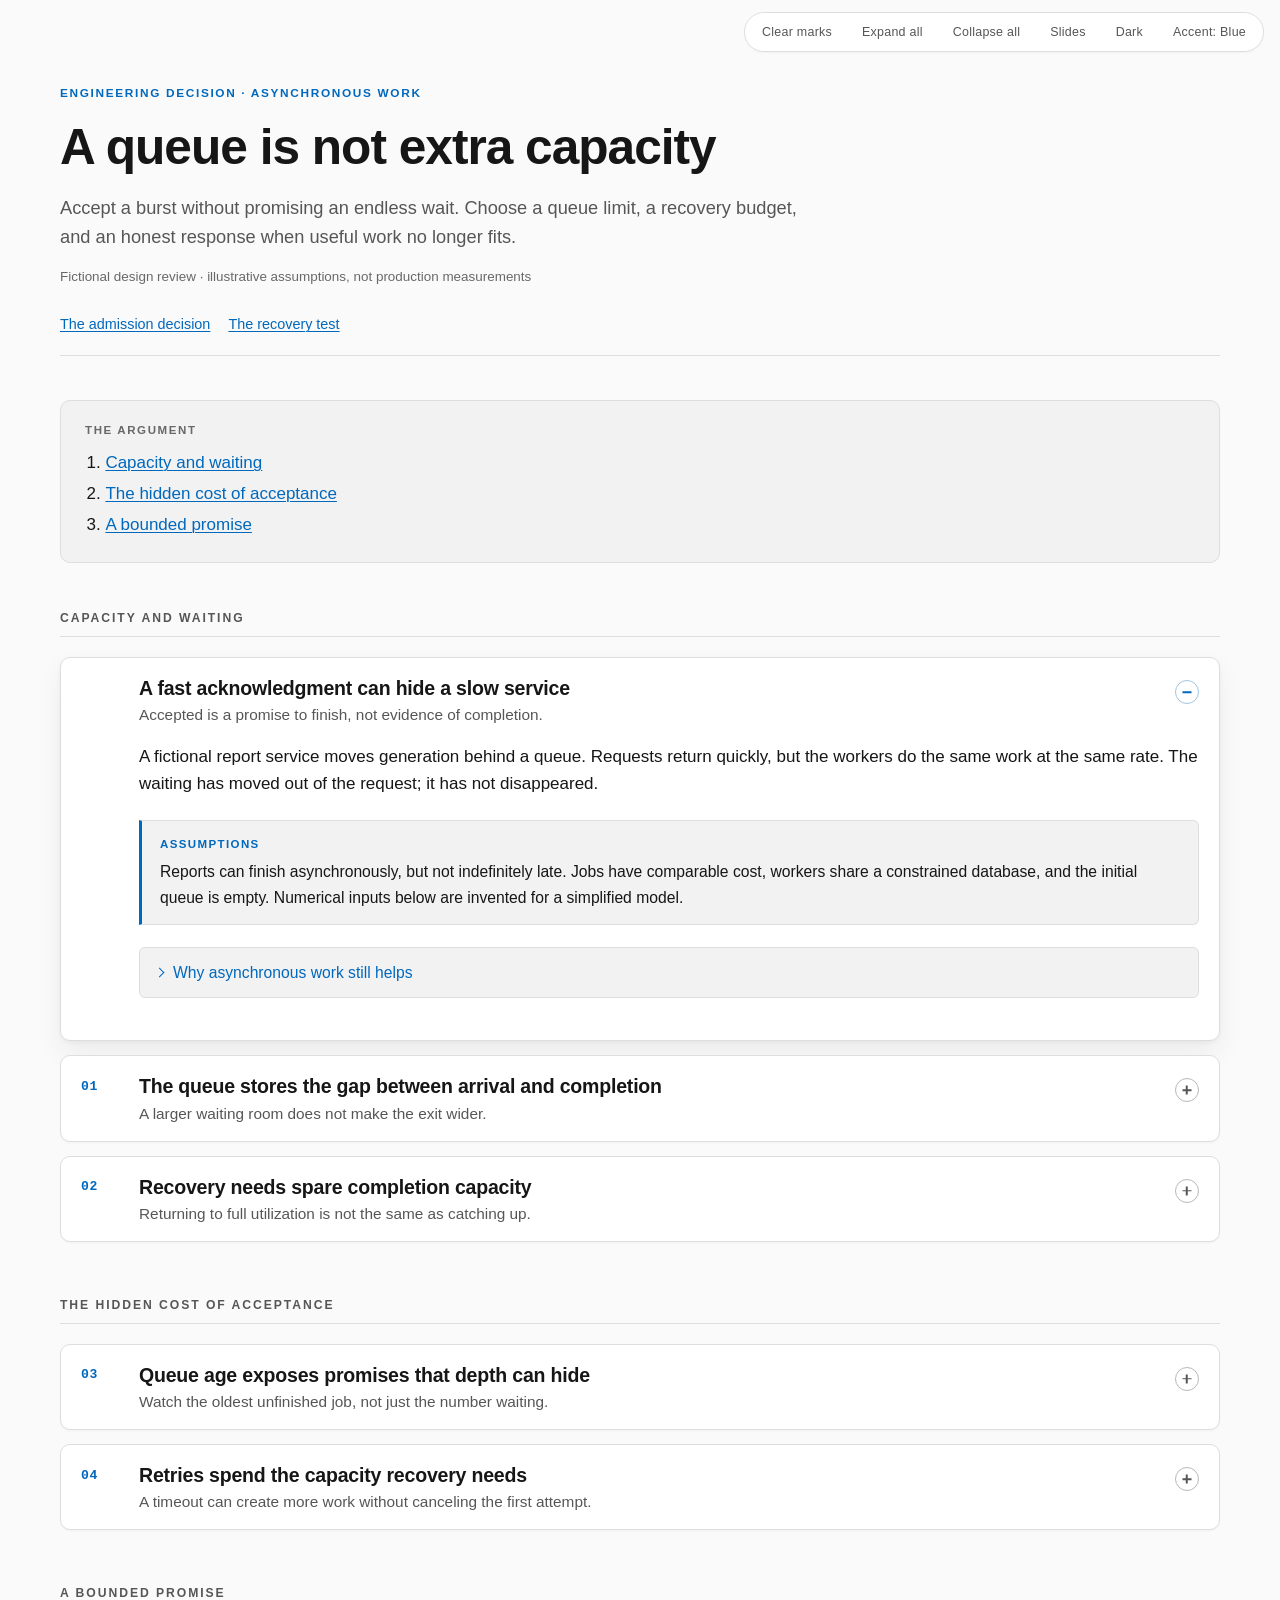
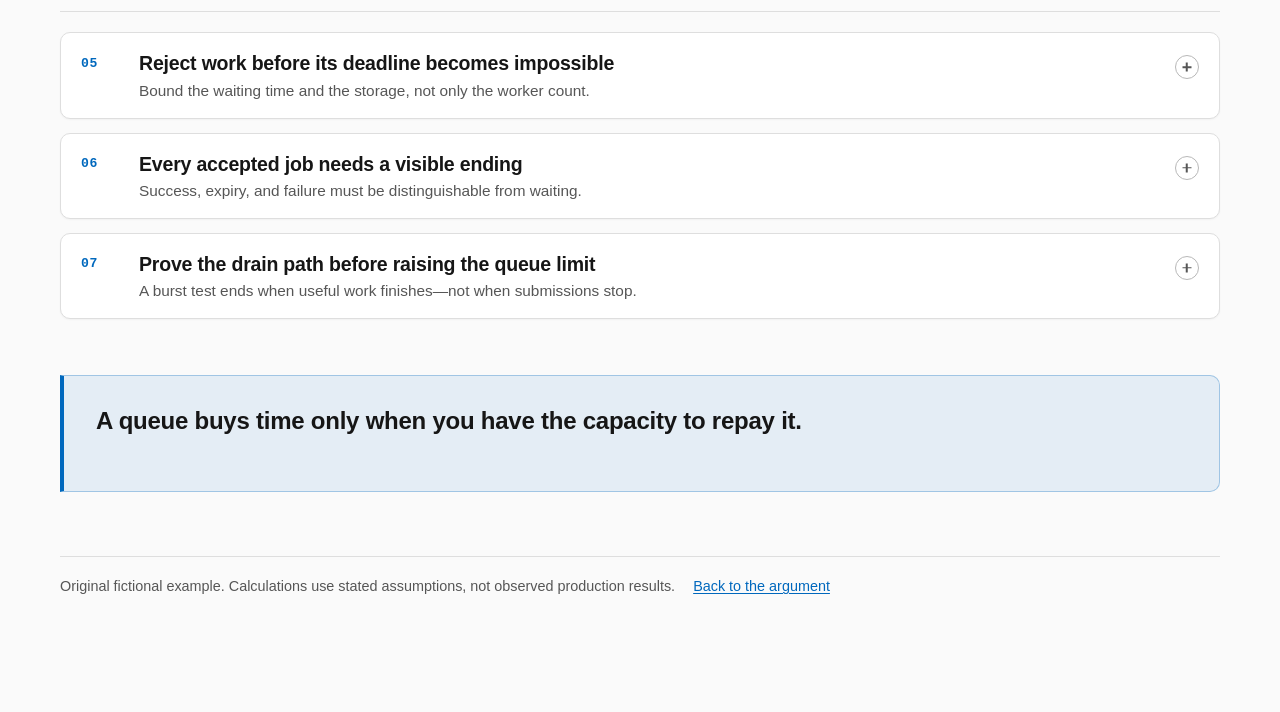
==== commit f7d5a978: "Refine speaker slides and single-accent themes Separate concise presentation surfaces from the detai" ====
--- a/examples/html-docs/queue-is-not-capacity.html
+++ b/examples/html-docs/queue-is-not-capacity.html
@@ -22,62 +22,113 @@
 OUT OF OR IN CONNECTION WITH THE SOFTWARE OR THE USE OR OTHER DEALINGS IN THE
 SOFTWARE.
 -->
-<html lang="en">
+<html lang="en" data-default-accent="blue">
 <head>
 <meta charset="utf-8">
 <meta name="viewport" content="width=device-width, initial-scale=1">
 <title>A queue is not extra capacity</title>
 <meta name="description" content="An engineering decision about bounded queues, recovery headroom, and admitting only work that can still finish usefully.">
 <meta name="doc-id" content="queue-is-not-capacity">
-<script>
-(function () {
-  var d = document.documentElement;
-  d.classList.add("js");
-  var p = new URLSearchParams(location.search);
-  var t = p.get("theme");
-  if (t !== "light" && t !== "dark") {
-    try { t = localStorage.getItem("doc-theme"); } catch (e) { t = null; }
+<script data-doc-bootstrap>
+/* Inline in the head before styles with sync-head.js. No deferred bootstrap. */
+(() => {
+  "use strict";
+  const root = document.documentElement;
+  const params = new URLSearchParams(location.search);
+  const id = document.querySelector('meta[name="doc-id"]')?.content ||
+    location.pathname.replace(/\.standalone(?=\.html$)/i, "");
+  const prefix = "html-docs:" + id + ":";
+  const choices = { theme: ["light", "dark"], accent: ["blue", "orange", "green"] };
+  const read = (name) => {
+    try { return localStorage.getItem(prefix + name); }
+    catch { return null; /* Storage may be unavailable for local files. */ }
+  };
+  const write = (name, value) => {
+    try { localStorage.setItem(prefix + name, value); }
+    catch { /* The current view still works without persistence. */ }
+  };
+  function refresh() {
+    for (const name of Object.keys(choices)) {
+      const current = root.getAttribute("data-" + name);
+      const next = choices[name][(choices[name].indexOf(current) + 1) % choices[name].length];
+      document.querySelectorAll('[data-action="toggle-' + name + '"]').forEach(button => {
+        button.textContent = name === "theme" ? (next === "dark" ? "Dark" : "Light") :
+          "Accent: " + current[0].toUpperCase() + current.slice(1);
+        button.setAttribute("aria-label", name === "theme" ? "Switch to " + next + " theme" :
+          "Accent: " + current + ". Switch to " + next);
+      });
+    }
   }
-  if (t !== "light" && t !== "dark") {
-    t = window.matchMedia("(prefers-color-scheme: dark)").matches ? "dark" : "light";
+  for (const [name, values] of Object.entries(choices)) {
+    const fallback = name === "theme" && matchMedia("(prefers-color-scheme: dark)").matches ? "dark" : values[0];
+    const value = [params.get(name), read(name), root.getAttribute("data-default-" + name), fallback]
+      .find(candidate => values.includes(candidate));
+    root.setAttribute("data-" + name, value);
   }
-  d.setAttribute("data-theme", t);
-  if (p.get("view") === "slides") d.setAttribute("data-view", "slides");
+  root.classList.add("js");
+  if (params.get("view") === "slides") root.setAttribute("data-view", "slides");
+  window.HtmlDocs = { read, write, refresh };
+  document.addEventListener("DOMContentLoaded", refresh);
+  document.addEventListener("click", event => {
+    const button = event.target.closest('[data-action="toggle-theme"], [data-action="toggle-accent"]');
+    if (!button) return;
+    const name = button.getAttribute("data-action").slice(7);
+    const values = choices[name];
+    const next = values[(values.indexOf(root.getAttribute("data-" + name)) + 1) % values.length];
+    root.setAttribute("data-" + name, next);
+    write(name, next);
+    // Replace a URL override too, so reloading preserves a deliberate change.
+    const url = new URL(location.href);
+    if (url.searchParams.has(name)) {
+      url.searchParams.set(name, next);
+      history.replaceState(null, "", url.href);
+    }
+    refresh();
+  });
 })();
 </script>
-<style>
+<style data-doc-tokens>
+/* Canonical tokens. Inline with sync-head.js; one accent family at a time. */
 :root {
   color-scheme: light;
-  --bg: #ffffff; --surface: #ffffff; --surface-2: #f5f6f8; --surface-3: #eaecf0;
-  --border: #dee1e6; --border-strong: #c2c7cf;
-  --text: #14171a; --text-muted: #565c66; --text-faint: #767d87;
-  --accent: #0078d4; --accent-strong: #005a9e; --accent-quiet: #4a9fe0;
-  --accent-soft: #eaf3fb; --accent-border: #a9d0ef;
-  --warn: #8a5300; --warn-soft: #fdf5e8; --warn-border: #e6c99a;
-  --code-bg: #f5f6f8; --code-border: #e2e5ea;
-  --focus: #0078d4;
-  --shadow-1: 0 1px 2px rgba(16,19,23,.06);
-  --shadow-2: 0 2px 4px rgba(16,19,23,.06), 0 12px 28px rgba(16,19,23,.08);
+  --bg: #fafafa; --surface: #ffffff; --surface-2: #f2f2f2; --surface-3: #e8e8e8;
+  --border: #dedede; --border-strong: #b8b8b8;
+  --text: #161616; --text-muted: #565656; --text-faint: #686868;
+  --accent-light: #0068bd; --accent-dark: #69b8ff;
+  --accent: var(--accent-light);
+  --accent-strong: var(--accent);
+  --accent-quiet: var(--accent);
+  --accent-soft: color-mix(in srgb, var(--accent) 9%, var(--bg));
+  --accent-border: color-mix(in srgb, var(--accent) 36%, var(--bg));
+  --warn: var(--accent); --warn-soft: var(--accent-soft); --warn-border: var(--accent-border);
+  --code-bg: var(--surface-2); --code-border: var(--border);
+  --focus: var(--accent);
+  --shadow-1: 0 1px 2px rgba(0,0,0,.04);
+  --shadow-2: 0 2px 4px rgba(0,0,0,.04), 0 12px 28px rgba(0,0,0,.06);
   --radius: 10px; --radius-sm: 6px; --canvas: 1160px;
   --font-sans: -apple-system, BlinkMacSystemFont, "Segoe UI Variable Text", "Segoe UI", Roboto, "Helvetica Neue", Arial, sans-serif;
   --font-mono: "Cascadia Mono", "Cascadia Code", ui-monospace, Consolas, "SF Mono", "Liberation Mono", Menlo, monospace;
 }
-[data-theme="dark"] {
+[data-theme="dark"], :root:not([data-theme])[data-default-theme="dark"] {
   color-scheme: dark;
-  --bg: #0e1013; --surface: #15181d; --surface-2: #1b1f26; --surface-3: #232830;
-  --border: #2b313a; --border-strong: #3d4550;
-  --text: #eceef1; --text-muted: #a7aeb8; --text-faint: #868e99;
-  --accent: #4aa3e8; --accent-strong: #7cc0f3; --accent-quiet: #2f80c4;
-  --accent-soft: #142430; --accent-border: #2c4f6d;
-  --warn: #e0b055; --warn-soft: #241d10; --warn-border: #574627;
-  --code-bg: #12151a; --code-border: #262c34;
-  --focus: #6cb8f0;
-  --shadow-1: 0 1px 2px rgba(0,0,0,.4);
-  --shadow-2: 0 2px 4px rgba(0,0,0,.4), 0 12px 28px rgba(0,0,0,.45);
+  --bg: #101010; --surface: #191919; --surface-2: #232323; --surface-3: #2c2c2c;
+  --border: #363636; --border-strong: #595959;
+  --text: #f2f2f2; --text-muted: #b5b5b5; --text-faint: #a0a0a0;
+  --accent: var(--accent-dark);
+  --shadow-1: 0 1px 2px rgba(0,0,0,.3);
+  --shadow-2: 0 2px 4px rgba(0,0,0,.3), 0 12px 28px rgba(0,0,0,.4);
+}
+[data-accent="orange"], :root:not([data-accent])[data-default-accent="orange"] {
+  --accent-light: #a94000; --accent-dark: #ffae72;
+}
+[data-accent="green"], :root:not([data-accent])[data-default-accent="green"] {
+  --accent-light: #137344; --accent-dark: #6cd6a0;
 }
 </style>
 <link rel="stylesheet" href="../../skills/html-docs/assets/article.css">
+<link rel="stylesheet" href="../../skills/html-docs/assets/slides.css">
 <script src="../../skills/html-docs/assets/article.js" defer></script>
+<script src="../../skills/html-docs/assets/slides.js" defer></script>
 </head>
 <body>
 <div class="controls" role="group" aria-label="Article controls">
@@ -85,9 +136,15 @@
   <button type="button" class="ctrl" data-action="collapse-all">Collapse all</button>
   <button type="button" class="ctrl" data-action="toggle-slides" aria-pressed="false">Slides</button>
   <button type="button" class="ctrl" data-action="toggle-theme">Dark</button>
+  <button type="button" class="ctrl" data-action="toggle-accent">Accent: Blue</button>
 </div>
 <div class="doc">
-  <header class="doc-header">
+  <header class="doc-header" id="opening">
+    <div class="slide-content slide-content--title">
+      <p class="slide-eyebrow">An engineering decision</p>
+      <h2 class="slide-title">A queue is not<br><em>extra capacity.</em></h2>
+      <p class="slide-lead">Buffer the burst. Budget the recovery.</p>
+    </div>
     <p class="eyebrow">Engineering decision · asynchronous work</p>
     <h1>A queue is not extra capacity</h1>
     <p class="subtitle">Accept a burst without promising an endless wait. Choose a queue limit, a recovery budget, and an honest response when useful work no longer fits.</p>
@@ -109,6 +166,11 @@
     <section class="chapter" id="ch-capacity">
       <h2 class="chapter-label">Capacity and waiting</h2>
       <article class="card card--lead" id="card-premise" data-open>
+        <div class="slide-content">
+          <p class="slide-eyebrow">The illusion</p>
+          <h2 class="slide-title">Fast acceptance.<br><em>Unchanged capacity.</em></h2>
+          <p class="slide-lead">The wait moved. The work did not.</p>
+        </div>
         <h3 class="card-head">
           <button type="button" class="card-toggle" aria-expanded="true">
             <span class="card-num" aria-hidden="true"></span>
@@ -135,6 +197,27 @@
         </div>
       </article>
       <article class="card" id="card-flow">
+        <div class="slide-content">
+          <h2 class="slide-title">A waiting room.<br><em>Not a wider exit.</em></h2>
+          <svg xmlns="http://www.w3.org/2000/svg" viewBox="0 0 960 220" width="960" height="220" role="img" aria-labelledby="slide-flow-title">
+            <title id="slide-flow-title">Buffering stores work; completion remains the bottleneck.</title>
+            <g fill="var(--surface-2)" stroke="var(--border-strong)" stroke-width="2">
+              <rect x="10" y="40" width="240" height="140" rx="12"/>
+              <rect x="360" y="40" width="240" height="140" rx="12" fill="var(--accent-soft)" stroke="var(--accent)"/>
+              <rect x="710" y="40" width="240" height="140" rx="12"/>
+            </g>
+            <g stroke="var(--accent)" fill="none" stroke-width="4">
+              <path d="M250 110 H338 M320 98 L338 110 L320 122"/>
+              <path d="M600 110 H688 M670 98 L688 110 L670 122"/>
+            </g>
+            <g fill="var(--text)" font-family="var(--font-sans)" font-size="34" text-anchor="middle">
+              <text x="130" y="105">Admit</text><text x="480" y="105">Buffer</text><text x="830" y="105">Complete</text>
+            </g>
+            <g fill="var(--text-muted)" font-family="var(--font-sans)" font-size="22" text-anchor="middle">
+              <text x="130" y="143">Burst</text><text x="480" y="143">Bounded</text><text x="830" y="143">Bottleneck</text>
+            </g>
+          </svg>
+        </div>
         <h3 class="card-head">
           <button type="button" class="card-toggle" aria-expanded="false">
             <span class="card-num" aria-hidden="true"></span>
@@ -185,6 +268,14 @@
         </div>
       </article>
       <article class="card" id="card-headroom">
+        <div class="slide-content">
+          <p class="slide-eyebrow">Recovery</p>
+          <h2 class="slide-title">Only spare capacity<br><em>drains the backlog.</em></h2>
+          <ul class="slide-points">
+            <li class="frag">Completions must outrun new arrivals.</li>
+            <li class="frag">Full utilization leaves nothing for recovery.</li>
+          </ul>
+        </div>
         <h3 class="card-head">
           <button type="button" class="card-toggle" aria-expanded="false">
             <span class="card-num" aria-hidden="true"></span>
@@ -218,6 +309,14 @@
     <section class="chapter" id="ch-failure">
       <h2 class="chapter-label">The hidden cost of acceptance</h2>
       <article class="card" id="card-age">
+        <div class="slide-content">
+          <h2 class="slide-title">Watch the oldest<br><em>unfinished promise.</em></h2>
+          <ul class="slide-points">
+            <li class="frag">Queue depth counts work.</li>
+            <li class="frag">Job age exposes delay.</li>
+            <li class="frag">Include in-flight jobs.</li>
+          </ul>
+        </div>
         <h3 class="card-head">
           <button type="button" class="card-toggle" aria-expanded="false">
             <span class="card-num" aria-hidden="true"></span>
@@ -245,6 +344,13 @@
         </div>
       </article>
       <article class="card" id="card-retries">
+        <div class="slide-content">
+          <h2 class="slide-title">Retries are<br><em>more arrivals.</em></h2>
+          <ul class="slide-points">
+            <li class="frag">One identity per logical job.</li>
+            <li class="frag">One finite retry budget.</li>
+          </ul>
+        </div>
         <h3 class="card-head">
           <button type="button" class="card-toggle" aria-expanded="false">
             <span class="card-num" aria-hidden="true"></span>
@@ -274,6 +380,15 @@
     <section class="chapter" id="ch-contract">
       <h2 class="chapter-label">A bounded promise</h2>
       <article class="card" id="card-admission">
+        <div class="slide-content">
+          <p class="slide-eyebrow">Admission</p>
+          <h2 class="slide-title">Bound the promise,<br><em>not just the queue.</em></h2>
+          <ul class="slide-points">
+            <li class="frag">Useful completion deadline.</li>
+            <li class="frag">Hard storage limit.</li>
+            <li class="frag">Honest rejection.</li>
+          </ul>
+        </div>
         <h3 class="card-head">
           <button type="button" class="card-toggle" aria-expanded="false">
             <span class="card-num" aria-hidden="true"></span>
@@ -296,6 +411,14 @@
         </div>
       </article>
       <article class="card" id="card-outcomes">
+        <div class="slide-content">
+          <h2 class="slide-title">Every job needs<br><em>a visible ending.</em></h2>
+          <ul class="slide-points">
+            <li class="frag">Completed.</li>
+            <li class="frag">Failed.</li>
+            <li class="frag">Explicitly expired.</li>
+          </ul>
+        </div>
         <h3 class="card-head">
           <button type="button" class="card-toggle" aria-expanded="false">
             <span class="card-num" aria-hidden="true"></span>
@@ -321,6 +444,14 @@
         </div>
       </article>
       <article class="card" id="card-rehearsal">
+        <div class="slide-content">
+          <p class="slide-eyebrow">The decision test</p>
+          <h2 class="slide-title">Prove recovery<br><em>under continuing load.</em></h2>
+          <ul class="slide-points">
+            <li class="frag">Burst. Slow dependency. Worker restart.</li>
+            <li class="frag">Account for every accepted job.</li>
+          </ul>
+        </div>
         <h3 class="card-head">
           <button type="button" class="card-toggle" aria-expanded="false">
             <span class="card-num" aria-hidden="true"></span>
@@ -353,7 +484,14 @@
       </article>
     </section>
   </main>
-  <p class="takeaway" id="closing">A queue buys time only when you have the capacity to repay it.</p>
+  <section class="takeaway" id="closing">
+    <p>A queue buys time only when you have the capacity to repay it.</p>
+    <div class="slide-content slide-content--end">
+      <p class="slide-eyebrow">The key message</p>
+      <h2 class="slide-title">Buffer the burst.<br><em>Budget the recovery.</em></h2>
+      <p class="slide-lead">A queue buys time, not capacity.</p>
+    </div>
+  </section>
   <footer class="doc-footer">
     <span>Original fictional example. Calculations use stated assumptions, not observed production results.</span>
     <a href="#ch-capacity">Back to the argument</a>
--- a/skills/html-docs/assets/article.css
+++ b/skills/html-docs/assets/article.css
@@ -2,42 +2,8 @@
    html-docs / article runtime
    Shared stylesheet for dynamic articles. Never edit per page.
 
-   Requires the canonical token block inline in the page <head>. The fallback
-   layer below only exists so a page is still legible if the inline block is
-   missing; unlayered inline tokens always win over this layer.
+   Requires canonical tokens inline in the head. Presentation is in slides.css.
    ========================================================================= */
-
-@layer tokens-fallback {
-  :root {
-    color-scheme: light;
-    --bg: #ffffff; --surface: #ffffff; --surface-2: #f5f6f8; --surface-3: #eaecf0;
-    --border: #dee1e6; --border-strong: #c2c7cf;
-    --text: #14171a; --text-muted: #565c66; --text-faint: #767d87;
-    --accent: #0078d4; --accent-strong: #005a9e; --accent-quiet: #4a9fe0;
-    --accent-soft: #eaf3fb; --accent-border: #a9d0ef;
-    --warn: #8a5300; --warn-soft: #fdf5e8; --warn-border: #e6c99a;
-    --code-bg: #f5f6f8; --code-border: #e2e5ea;
-    --focus: #0078d4;
-    --shadow-1: 0 1px 2px rgba(16,19,23,.06);
-    --shadow-2: 0 2px 4px rgba(16,19,23,.06), 0 12px 28px rgba(16,19,23,.08);
-    --radius: 10px; --radius-sm: 6px; --canvas: 1160px;
-    --font-sans: -apple-system, BlinkMacSystemFont, "Segoe UI Variable Text", "Segoe UI", Roboto, "Helvetica Neue", Arial, sans-serif;
-    --font-mono: "Cascadia Mono", "Cascadia Code", ui-monospace, Consolas, "SF Mono", "Liberation Mono", Menlo, monospace;
-  }
-  [data-theme="dark"] {
-    color-scheme: dark;
-    --bg: #0e1013; --surface: #15181d; --surface-2: #1b1f26; --surface-3: #232830;
-    --border: #2b313a; --border-strong: #3d4550;
-    --text: #eceef1; --text-muted: #a7aeb8; --text-faint: #868e99;
-    --accent: #4aa3e8; --accent-strong: #7cc0f3; --accent-quiet: #2f80c4;
-    --accent-soft: #142430; --accent-border: #2c4f6d;
-    --warn: #e0b055; --warn-soft: #241d10; --warn-border: #574627;
-    --code-bg: #12151a; --code-border: #262c34;
-    --focus: #6cb8f0;
-    --shadow-1: 0 1px 2px rgba(0,0,0,.4);
-    --shadow-2: 0 2px 4px rgba(0,0,0,.4), 0 12px 28px rgba(0,0,0,.45);
-  }
-}
 
 /* ---------- base ---------------------------------------------------- */
 
@@ -536,7 +502,7 @@
   border-radius: var(--radius);
   box-shadow: var(--shadow-2);
 }
-.doc-dialog::backdrop { background: rgba(8, 10, 13, 0.55); }
+.doc-dialog::backdrop { background: rgba(0, 0, 0, 0.55); }
 
 .doc-dialog-head {
   display: flex;
@@ -791,7 +757,7 @@
   background: transparent;
   overflow: hidden;
 }
-.lightbox::backdrop { background: rgba(6, 8, 10, 0.9); }
+.lightbox::backdrop { background: rgba(0, 0, 0, 0.9); }
 
 .lightbox-stage {
   position: absolute;
@@ -871,204 +837,12 @@
   border-radius: 0 var(--radius) var(--radius) 0;
 }
 
-/* ---------- slides mode ---------------------------------------------------- */
-
-.slide-ui { display: none; }
-
-[data-view="slides"] body {
-  padding: 0;
-  overflow: hidden;
-  height: 100vh;
-}
-[data-view="slides"] .doc { max-width: none; }
-[data-view="slides"] .doc-header,
-[data-view="slides"] .doc-nav,
-[data-view="slides"] .doc-footer,
-[data-view="slides"] .toc,
-[data-view="slides"] .takeaway:not([data-slide-current]) { display: none; }
-[data-view="slides"] .chapter { margin: 0; }
-[data-view="slides"] .chapter-label { display: none; }
-[data-view="slides"] .card { display: none; margin: 0; }
-
-[data-view="slides"] .controls {
-  opacity: 0.22;
-  transition: opacity 0.35s ease;
-}
-/* Declared before the hover rule: both selectors weigh the same, so whichever
-   comes last would win, and hover must always be able to reach full opacity. */
-[data-view="slides"][data-chrome="awake"] .controls { opacity: 0.75; }
-[data-view="slides"] .controls:hover,
-[data-view="slides"] .controls:focus-within { opacity: 1; }
-[data-view="slides"] .ctrl[data-action="expand-all"],
-[data-view="slides"] .ctrl[data-action="collapse-all"],
-[data-view="slides"] .ctrl[data-action="clear-read"] { display: none; }
-/* While presenting, the Slides toggle is the way back to the article, but it
-   must not glow: an accent pill in the corner of every slide pulls the eye.
-   It reads as pressed only once the bar is hovered. */
-[data-view="slides"] .ctrl[aria-pressed="true"] {
-  background: transparent;
-  color: var(--text-muted);
-  box-shadow: none;
-}
-[data-view="slides"] .controls:hover .ctrl[aria-pressed="true"],
-[data-view="slides"] .controls:focus-within .ctrl[aria-pressed="true"] {
-  background: var(--accent-soft);
-  color: var(--accent-strong);
-  box-shadow: inset 0 0 0 1px var(--accent-border);
-}
-
-[data-view="slides"] .slide-ui {
-  display: flex;
-  position: fixed;
-  z-index: 60;
-}
-[data-view="slides"] .slide-nav {
-  opacity: 0.22;
-  transition: opacity 0.35s ease;
-}
-[data-view="slides"][data-chrome="awake"] .slide-nav { opacity: 0.75; }
-[data-view="slides"] .slide-nav:hover,
-[data-view="slides"] .slide-nav:focus-within { opacity: 1; }
-[data-view="slides"] .slide-progress {
-  bottom: 14px;
-  right: 18px;
-  gap: 10px;
-  align-items: center;
-  font-family: var(--font-mono);
-  font-size: 0.78rem;
-  color: var(--text-faint);
-}
-[data-view="slides"] .slide-nav {
-  bottom: 12px;
-  left: 18px;
-  gap: 6px;
-}
-.slide-nav button {
-  font: inherit;
-  font-size: 0.8rem;
-  color: var(--text-muted);
-  background: var(--surface-2);
-  border: 1px solid var(--border);
-  border-radius: 999px;
-  padding: 6px 13px;
-  cursor: pointer;
-}
-.slide-nav button:hover { color: var(--text); background: var(--surface-3); }
-
-/* Slide index. Same shape as the deck's, so the two document types behave
-   identically once you are presenting. */
-.slide-index {
-  width: min(720px, calc(100vw - 48px));
-  max-height: calc(100vh - 96px);
-  padding: 0;
-  color: var(--text);
-  background: var(--surface);
-  border: 1px solid var(--border);
-  border-radius: var(--radius);
-  box-shadow: var(--shadow-2);
-}
-.slide-index::backdrop { background: rgba(8, 10, 13, 0.6); }
-.slide-index h2 {
-  margin: 0;
-  padding: 20px 24px 12px;
-  font-size: 0.82rem;
-  letter-spacing: 0.08em;
-  text-transform: uppercase;
-  color: var(--text-muted);
-}
-.slide-index ol {
-  margin: 0;
-  padding: 0 12px 16px;
-  list-style: none;
-  overflow: auto;
-  max-height: calc(100vh - 190px);
-}
-.slide-index button {
-  display: grid;
-  grid-template-columns: 40px 1fr;
-  gap: 12px;
-  width: 100%;
-  padding: 10px 14px;
-  font: inherit;
-  font-size: 0.92rem;
-  text-align: left;
-  color: inherit;
-  background: transparent;
-  border: 0;
-  border-radius: var(--radius-sm);
-  cursor: pointer;
-}
-.slide-index button:hover { background: var(--surface-2); }
-.slide-index button[aria-current="true"] { background: var(--accent-soft); color: var(--accent-strong); }
-.slide-index .idx-num { font-family: var(--font-mono); color: var(--text-faint); }
-.slide-index .idx-kind { color: var(--text-faint); font-size: 0.8rem; }
-
-[data-view="slides"] .card[data-slide-current] > * { zoom: var(--slide-zoom, 1); }
-
-[data-view="slides"] .card[data-slide-current] {
-  display: block;
-  position: fixed;
-  inset: 0;
-  padding: 5vh 6vw 9vh;
-  overflow: hidden;
-  background: var(--bg);
-  border: 0;
-  border-radius: 0;
-  box-shadow: none;
-}
-[data-view="slides"] .card[data-slide-current] .card-toggle {
-  grid-template-columns: 62px 1fr;
-  padding: 0 0 18px;
-  cursor: default;
-  border-bottom: 1px solid var(--border);
-}
-[data-view="slides"] .card[data-slide-current] .card-toggle:hover { background: transparent; }
-[data-view="slides"] .card[data-slide-current] .card-mark,
-[data-view="slides"] .card[data-slide-current] .card-read { display: none; }
-[data-view="slides"] .card[data-slide-current] .card-num { font-size: 1rem; padding-top: 0.5em; }
-[data-view="slides"] .card[data-slide-current] .card-title { font-size: 2.1rem; }
-[data-view="slides"] .card[data-slide-current] .card-sub { font-size: 1.1rem; }
-[data-view="slides"] .card[data-slide-current] .card-body {
-  display: block;
-  padding: 26px 0 0 62px;
-  font-size: 1.16rem;
-}
-[data-view="slides"] .card[data-slide-current] .reveal-body { display: none; }
-[data-view="slides"] .card[data-slide-current] .reveal[data-open] > .reveal-body { display: block; }
-
-[data-view="slides"] .chapter[data-slide-current] > .chapter-label {
-  display: grid;
-  align-content: center;
-  position: fixed;
-  inset: 0;
-  padding: 0 8vw;
-  margin: 0;
-  border: 0;
-  font-size: clamp(2rem, 6vw, 4rem);
-  letter-spacing: 0.04em;
-  color: var(--text);
-  background: var(--bg);
-}
-
-[data-view="slides"] .takeaway[data-slide-current] {
-  display: grid;
-  align-content: center;
-  position: fixed;
-  inset: 0;
-  margin: 0;
-  padding: 0 10vw;
-  border: 0;
-  border-radius: 0;
-  font-size: clamp(1.6rem, 3.6vw, 2.6rem);
-  background: var(--accent-soft);
-}
-
 /* ---------- responsive ------------------------------------------------------ */
 
 @media (max-width: 760px) {
   body { padding: 0 16px 72px; font-size: 16px; }
   .doc-header { padding-top: 96px; }
-  .card-toggle { grid-template-columns: 34px 1fr 22px; gap: 9px; padding: 15px 14px; }
+  .card-toggle { grid-template-columns: 28px 1fr 16px 22px; gap: 9px; padding: 15px 14px; }
   .card-body { padding: 0 16px 18px 16px; }
   .detail-grid, .summary-grid { grid-template-columns: minmax(0, 1fr); }
   .sequence { grid-auto-flow: row; }
@@ -1076,7 +850,7 @@
     top: auto; right: auto; bottom: -9px; left: 22px;
     transform: rotate(135deg);
   }
-  .controls { top: auto; bottom: 12px; right: 12px; left: 12px; justify-content: center; }
+  .controls { top: auto; bottom: 12px; right: 12px; left: 12px; justify-content: center; flex-wrap: wrap; }
 }
 
 /* ---------- motion, print -------------------------------------------------- */
--- a/skills/html-docs/assets/slides.css
+++ b/skills/html-docs/assets/slides.css
@@ -0,0 +1,129 @@
+/* Authored presentation cues are a second depth, not a second narrative. */
+.slide-content, .slide-ui { display: none; }
+.ctrl[data-action="toggle-animations"] { display: none; }
+html:not(.js) .controls { display: none; }
+
+@media screen {
+  [data-view="slides"] body { padding: 0; overflow: hidden; }
+  [data-view="slides"] .doc { max-width: none; }
+  [data-view="slides"] .doc-nav,
+  [data-view="slides"] .doc-footer,
+  [data-view="slides"] .toc,
+  [data-view="slides"] .doc-header,
+  [data-view="slides"] .card,
+  [data-view="slides"] .takeaway,
+  [data-view="slides"] .chapter-label { display: none; }
+  [data-view="slides"] .chapter { margin: 0; }
+  [data-view="slides"] .doc-header[data-slide-current],
+  [data-view="slides"] .card[data-slide-current],
+  [data-view="slides"] .takeaway[data-slide-current] {
+    display: block; margin: 0; padding: 0; border: 0; box-shadow: none;
+  }
+  [data-view="slides"] [data-slide-current] > :not(.slide-content):not(.chapter-label) { display: none !important; }
+  [data-view="slides"] [data-slide-current] > .slide-content,
+  [data-view="slides"] .chapter[data-slide-current] > .chapter-label {
+    display: flex; flex-direction: column; justify-content: center;
+    position: fixed; inset: 0; height: 100dvh; width: 100vw;
+    padding: 80px 8vw 84px; margin: 0; gap: 28px;
+    border: 0; border-radius: 0; overflow: hidden;
+    background: var(--bg); color: var(--text); box-shadow: none;
+    font-weight: 400; line-height: 1.25; letter-spacing: normal;
+    outline: none;
+  }
+  [data-view="slides"] .slide-content .slide-eyebrow {
+    margin: 0; font-size: clamp(13px, 1.2vw, 18px);
+    color: var(--accent); font-weight: 650; letter-spacing: .14em; text-transform: uppercase;
+  }
+  [data-view="slides"] .slide-content .slide-title {
+    margin: 0; max-width: 24ch; font-size: clamp(32px, 4.1vw, 70px);
+    line-height: 1.08; letter-spacing: -.035em; font-weight: 650;
+  }
+  [data-view="slides"] .slide-content .slide-title em { color: var(--accent); font-style: normal; }
+  [data-view="slides"] .slide-content .slide-lead {
+    margin: 0; max-width: 46ch; font-size: clamp(21px, 2.2vw, 34px);
+    line-height: 1.35; color: var(--text-muted);
+  }
+  [data-view="slides"] .slide-content .slide-points {
+    margin: 8px 0 0; padding: 0; list-style: none;
+    display: grid; gap: 24px; max-width: 42ch;
+    font-size: clamp(24px, 2.6vw, 40px); line-height: 1.3;
+  }
+  [data-view="slides"] .slide-points li {
+    padding-left: 24px; margin: 0; border-left: 3px solid var(--accent);
+  }
+  [data-view="slides"] .slide-content svg,
+  [data-view="slides"] .slide-content img {
+    display: block; width: 100%; height: auto; max-height: 45vh; flex: 0 1 auto; min-height: 0;
+    object-fit: contain;
+  }
+  [data-view="slides"] .slide-content--title .slide-title,
+  [data-view="slides"] .slide-content--end .slide-title {
+    max-width: 16ch; font-size: clamp(44px, 7vw, 112px); line-height: 1.02;
+  }
+  [data-view="slides"] .slide-content--title::before,
+  [data-view="slides"] .slide-content--end::before {
+    content: ""; width: 80px; height: 6px; background: var(--accent); flex: none; margin-bottom: 8px;
+  }
+  [data-view="slides"] .slide-content--end { background: var(--surface); }
+  [data-view="slides"] .chapter[data-slide-current] > .chapter-label {
+    font-size: clamp(34px, 5.6vw, 88px); font-weight: 600;
+    line-height: 1.08; text-transform: none; letter-spacing: -.03em;
+  }
+  [data-view="slides"] .chapter[data-slide-current] > .chapter-label::before {
+    content: attr(data-section-number);
+    font-family: var(--font-mono); color: var(--accent);
+    font-size: clamp(16px, 2vw, 28px); letter-spacing: .08em;
+  }
+  [data-view="slides"] .frag { visibility: hidden; opacity: 0; }
+  [data-view="slides"] .frag[data-shown] {
+    visibility: visible; opacity: 1; transition: opacity 160ms ease;
+  }
+  [data-view="slides"] .controls {
+    top: 12px; bottom: auto; right: 16px; left: auto; opacity: .12;
+    transition: opacity .25s ease; flex-wrap: wrap; max-width: calc(100vw - 32px);
+  }
+  [data-view="slides"] .ctrl[data-action="expand-all"],
+  [data-view="slides"] .ctrl[data-action="collapse-all"],
+  [data-view="slides"] .ctrl[data-action="clear-read"] { display: none; }
+  [data-view="slides"] .ctrl[data-action="toggle-animations"] { display: block; }
+  [data-view="slides"] .slide-ui { display: flex; position: fixed; z-index: 60; }
+  [data-view="slides"] .slide-nav { bottom: 16px; left: 24px; gap: 6px; opacity: .12; }
+  [data-view="slides"][data-chrome="awake"] .controls,
+  [data-view="slides"][data-chrome="awake"] .slide-nav { opacity: .65; }
+  [data-view="slides"] .controls:hover,
+  [data-view="slides"] .controls:focus-within,
+  [data-view="slides"] .slide-nav:hover,
+  [data-view="slides"] .slide-nav:focus-within { opacity: 1; }
+  [data-view="slides"] .slide-progress {
+    bottom: 20px; right: 24px; font: 13px var(--font-mono); color: var(--text-faint);
+  }
+}
+.slide-nav button {
+  font: 13px var(--font-sans); padding: 7px 13px; border-radius: 999px;
+  color: var(--text-muted); background: var(--surface); border: 1px solid var(--border); cursor: pointer;
+}
+.slide-index {
+  width: min(720px, calc(100vw - 32px)); max-height: calc(100dvh - 60px);
+  padding: 24px; color: var(--text); background: var(--surface);
+  border: 1px solid var(--border); border-radius: var(--radius);
+}
+.slide-index::backdrop { background: rgba(0,0,0,.6); }
+.slide-index h2 { font-size: 20px; margin: 0 0 16px; }
+.slide-index ol { list-style: none; padding: 0; margin: 20px 0 0; }
+.slide-index button {
+  display: block; width: 100%; padding: 12px; text-align: left; font: inherit; border: 0;
+  color: inherit; background: transparent; border-radius: var(--radius-sm); cursor: pointer;
+}
+.slide-index button:hover { background: var(--surface-2); }
+.slide-index button[aria-current="true"] { background: var(--accent-soft); color: var(--accent); }
+.slide-index .index-close { width: auto; border: 1px solid var(--border); }
+@media (max-width: 760px) {
+  [data-view="slides"] [data-slide-current] > .slide-content,
+  [data-view="slides"] .chapter[data-slide-current] > .chapter-label { padding: 84px 6vw 76px; gap: 22px; }
+  [data-view="slides"] .slide-content .slide-title { font-size: clamp(28px, 6vw, 40px); }
+  [data-view="slides"] .slide-content--title .slide-title,
+  [data-view="slides"] .slide-content--end .slide-title { font-size: clamp(36px, 8vw, 56px); }
+}
+@media (prefers-reduced-motion: reduce) {
+  [data-view="slides"] .frag { visibility: visible; opacity: 1; transition: none; }
+}
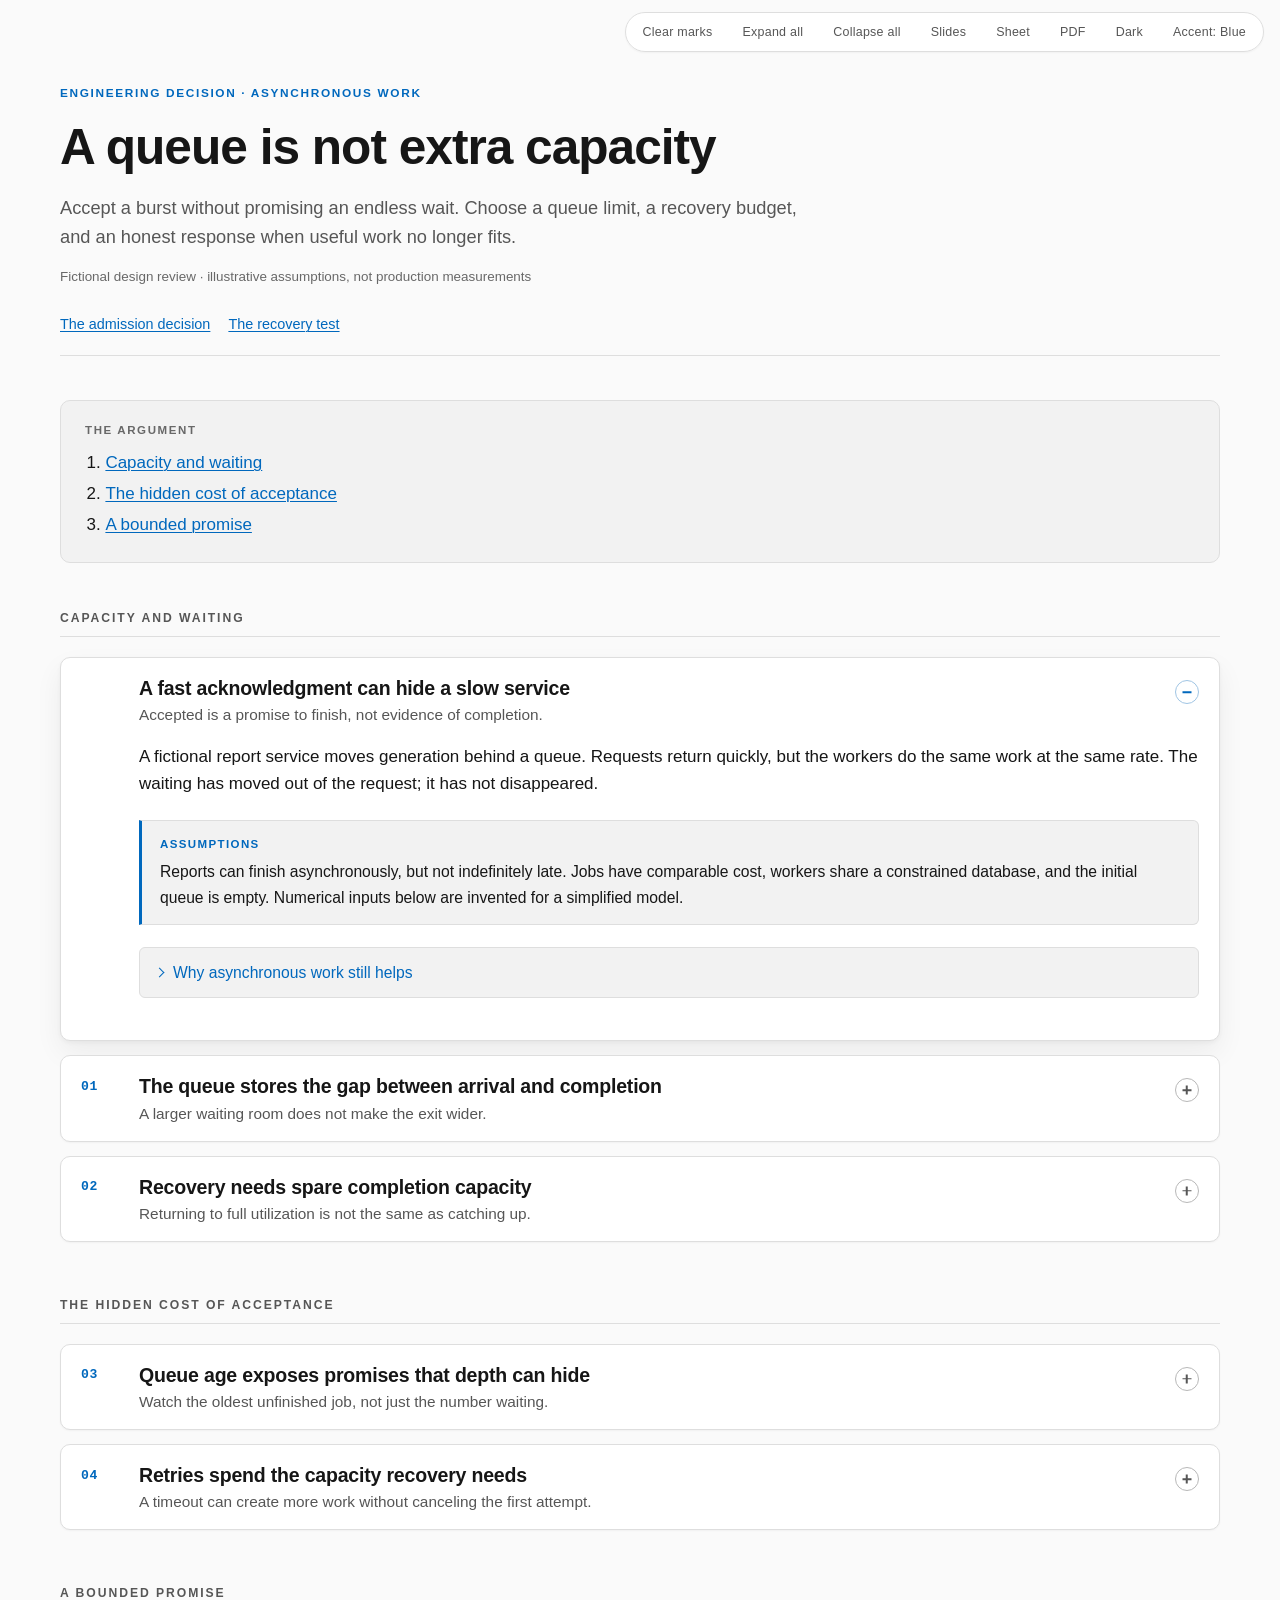
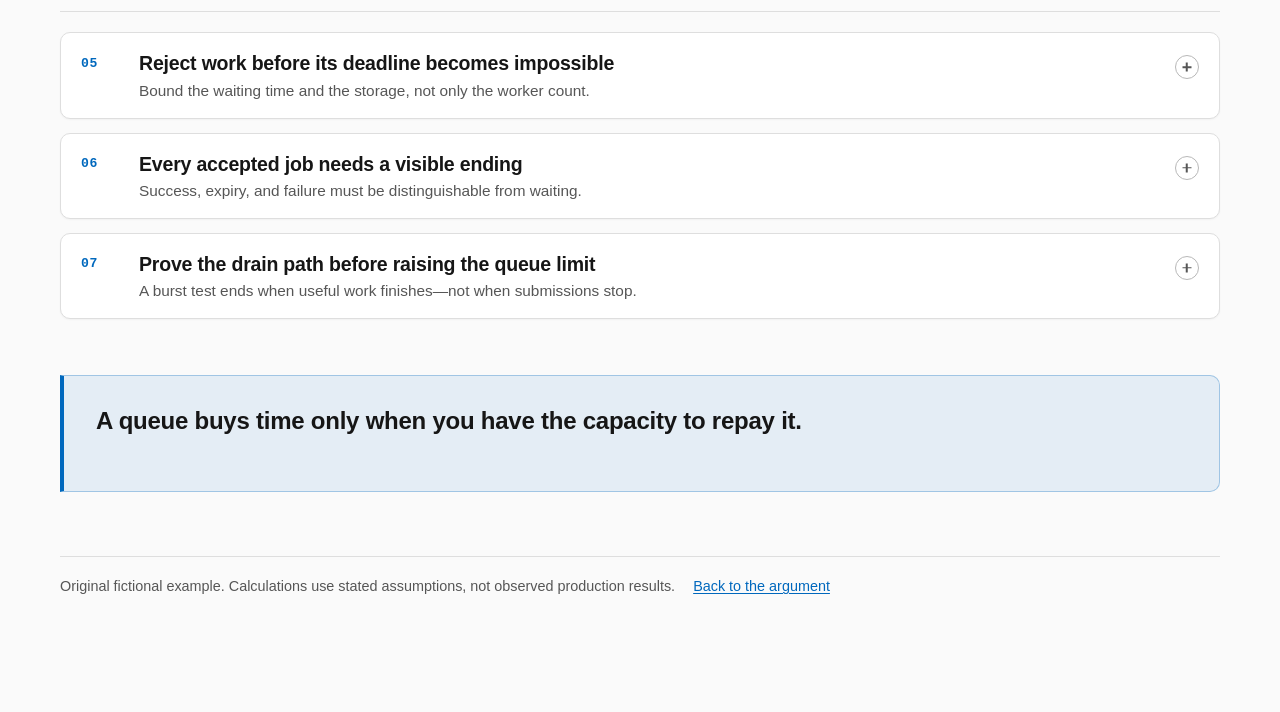
==== commit 5572bc2a: "html-docs 1.1.0: sheets, PDF export, and wake lock Add a Sheet view for one-pagers and datasheets, s" ====
--- a/examples/html-docs/queue-is-not-capacity.html
+++ b/examples/html-docs/queue-is-not-capacity.html
@@ -66,9 +66,65 @@
     root.setAttribute("data-" + name, value);
   }
   root.classList.add("js");
-  if (params.get("view") === "slides") root.setAttribute("data-view", "slides");
-  window.HtmlDocs = { read, write, refresh };
+  if (["slides", "sheet"].includes(params.get("view"))) root.setAttribute("data-view", params.get("view"));
+
+  // Print what is on screen. data-print selects the matching print stylesheet.
+  const printTarget = () => {
+    if (document.querySelector(".deck-stage")) return "slides";
+    const view = root.getAttribute("data-view");
+    if (view === "slides" || (view === "sheet" && document.querySelector(".sheet"))) return view;
+    return document.querySelector(".doc") || !document.querySelector(".sheet") ? "read" : "sheet";
+  };
+  let printing = null;
+  addEventListener("beforeprint", () => {
+    if (root.hasAttribute("data-print")) return; // Set by an automated export.
+    const target = printTarget();
+    printing = document.title;
+    root.setAttribute("data-print", target);
+    // The browser proposes the title as the PDF file name.
+    if (target !== "read" && document.querySelector(".doc")) {
+      document.title += target === "slides" ? " - Slides" : " - Sheet";
+    }
+  });
+  addEventListener("afterprint", () => {
+    if (printing === null) return;
+    root.removeAttribute("data-print");
+    document.title = printing;
+    printing = null;
+  });
+
+  // Keep the display awake while presenting, like presentation software does.
+  let lock = null;
+  let awake = false;
+  async function holdScreen() {
+    if (!awake || lock || document.visibilityState !== "visible" || !navigator.wakeLock) return;
+    try {
+      const sentinel = await navigator.wakeLock.request("screen");
+      if (!awake || lock) { sentinel.release(); return; }
+      lock = sentinel;
+      root.setAttribute("data-awake", "");
+      sentinel.addEventListener("release", () => {
+        if (lock !== sentinel) return;
+        lock = null;
+        root.removeAttribute("data-awake");
+      });
+    } catch { /* Denied by battery saver or an embedding policy; retried on input. */ }
+  }
+  function keepAwake(on) {
+    awake = !!on;
+    if (awake) holdScreen();
+    else if (lock) lock.release();
+  }
+  // The browser drops the lock when the tab is hidden; some require a gesture.
+  document.addEventListener("visibilitychange", holdScreen);
+  document.addEventListener("pointerdown", holdScreen);
+  document.addEventListener("keydown", holdScreen);
+
+  window.HtmlDocs = { read, write, refresh, keepAwake };
   document.addEventListener("DOMContentLoaded", refresh);
+  document.addEventListener("click", event => {
+    if (event.target.closest('[data-action="print"]')) window.print();
+  });
   document.addEventListener("click", event => {
     const button = event.target.closest('[data-action="toggle-theme"], [data-action="toggle-accent"]');
     if (!button) return;
@@ -109,14 +165,17 @@
   --font-sans: -apple-system, BlinkMacSystemFont, "Segoe UI Variable Text", "Segoe UI", Roboto, "Helvetica Neue", Arial, sans-serif;
   --font-mono: "Cascadia Mono", "Cascadia Code", ui-monospace, Consolas, "SF Mono", "Liberation Mono", Menlo, monospace;
 }
-[data-theme="dark"], :root:not([data-theme])[data-default-theme="dark"] {
-  color-scheme: dark;
-  --bg: #101010; --surface: #191919; --surface-2: #232323; --surface-3: #2c2c2c;
-  --border: #363636; --border-strong: #595959;
-  --text: #f2f2f2; --text-muted: #b5b5b5; --text-faint: #a0a0a0;
-  --accent: var(--accent-dark);
-  --shadow-1: 0 1px 2px rgba(0,0,0,.3);
-  --shadow-2: 0 2px 4px rgba(0,0,0,.3), 0 12px 28px rgba(0,0,0,.4);
+/* Screen only: every PDF and printout uses the light palette. */
+@media screen {
+  [data-theme="dark"], :root:not([data-theme])[data-default-theme="dark"] {
+    color-scheme: dark;
+    --bg: #101010; --surface: #191919; --surface-2: #232323; --surface-3: #2c2c2c;
+    --border: #363636; --border-strong: #595959;
+    --text: #f2f2f2; --text-muted: #b5b5b5; --text-faint: #a0a0a0;
+    --accent: var(--accent-dark);
+    --shadow-1: 0 1px 2px rgba(0,0,0,.3);
+    --shadow-2: 0 2px 4px rgba(0,0,0,.3), 0 12px 28px rgba(0,0,0,.4);
+  }
 }
 [data-accent="orange"], :root:not([data-accent])[data-default-accent="orange"] {
   --accent-light: #a94000; --accent-dark: #ffae72;
@@ -127,14 +186,18 @@
 </style>
 <link rel="stylesheet" href="../../skills/html-docs/assets/article.css">
 <link rel="stylesheet" href="../../skills/html-docs/assets/slides.css">
+<link rel="stylesheet" href="../../skills/html-docs/assets/sheet.css">
 <script src="../../skills/html-docs/assets/article.js" defer></script>
 <script src="../../skills/html-docs/assets/slides.js" defer></script>
+<script src="../../skills/html-docs/assets/sheet.js" defer></script>
 </head>
 <body>
 <div class="controls" role="group" aria-label="Article controls">
   <button type="button" class="ctrl" data-action="expand-all">Expand all</button>
   <button type="button" class="ctrl" data-action="collapse-all">Collapse all</button>
   <button type="button" class="ctrl" data-action="toggle-slides" aria-pressed="false">Slides</button>
+  <button type="button" class="ctrl" data-action="toggle-sheet" aria-pressed="false">Sheet</button>
+  <button type="button" class="ctrl" data-action="print" aria-label="Save the current view as PDF or print it">PDF</button>
   <button type="button" class="ctrl" data-action="toggle-theme">Dark</button>
   <button type="button" class="ctrl" data-action="toggle-accent">Accent: Blue</button>
 </div>
@@ -497,5 +560,55 @@
     <a href="#ch-capacity">Back to the argument</a>
   </footer>
 </div>
+
+<section class="sheet" aria-label="One-page decision brief">
+  <article class="sheet-page" id="sheet-brief">
+    <header class="sheet-head">
+      <p class="sheet-kicker">Engineering decision · asynchronous work · one-page brief</p>
+      <h2 class="sheet-title">A queue is not<br><em>extra capacity.</em></h2>
+      <p class="sheet-lead">A fictional report service moves generation behind a queue. Requests return quickly, but the workers do the same work at the same rate: the waiting moved, the work did not.</p>
+    </header>
+
+    <ul class="sheet-stats" aria-label="Worked burst, invented inputs">
+      <li><span class="sheet-stat-value">1,200</span><span class="sheet-stat-label">extra unfinished jobs after a 30-second burst<sup>1</sup></span></li>
+      <li><span class="sheet-stat-value">40/s</span><span class="sheet-stat-label">recovery headroom once arrivals fall<sup>1</sup></span></li>
+      <li><span class="sheet-stat-value">30 s</span><span class="sheet-stat-label">to drain the backlog after the burst ends<sup>1</sup></span></li>
+    </ul>
+
+    <div class="sheet-grid">
+      <section class="sheet-block">
+        <h3>Only spare capacity<br>drains the backlog</h3>
+        <p>While arrivals exceed completions, unfinished work grows. Afterward, only the completion rate left over after new arrivals drains it. <strong>At full utilization the backlog stays.</strong></p>
+      </section>
+      <section class="sheet-block">
+        <h3>Watch the oldest<br>unfinished promise</h3>
+        <p>Queue depth counts work; <strong>job age exposes delay</strong>. Track age from acceptance through completion, including in-flight jobs, and alert while there is still time to intervene.</p>
+      </section>
+      <section class="sheet-block">
+        <h3>Retries are<br>more arrivals</h3>
+        <p>Give each logical job one stable identity and a <strong>finite retry budget</strong>. Backoff spreads duplicate demand over time; it does not make the work free.</p>
+      </section>
+      <section class="sheet-block">
+        <h3>Bound the promise,<br>not just the queue</h3>
+        <p>Combine a hard storage cap with an admission estimate of waiting plus execution. Reject clearly when either budget is exhausted. <strong>Every accepted job ends</strong> completed, failed, or explicitly expired.</p>
+      </section>
+    </div>
+
+    <aside class="sheet-actions" aria-label="Decision">
+      <h3>Decision</h3>
+      <ul>
+        <li>Use a bounded queue with explicit admission and job status.</li>
+        <li>Add workers only when the downstream bottleneck has room; buffer more only when the waiting budget allows it.</li>
+        <li>Rehearse a burst, a slow dependency, and a worker restart with normal traffic running; account for every accepted job.</li>
+      </ul>
+    </aside>
+
+    <p class="sheet-close">Buffer the burst. <em>Budget the recovery.</em></p>
+
+    <footer class="sheet-notes">
+      <p><sup>1</sup> Fluid approximation with invented inputs: 80 jobs/s completion capacity; 120 jobs/s arrivals for 30 s, then 40 jobs/s; no retries, expiry, or failures. Not production measurements. The reasoning, assumptions, and rehearsal criteria are in the interactive document.</p>
+    </footer>
+  </article>
+</section>
 </body>
 </html>
--- a/skills/html-docs/assets/article.css
+++ b/skills/html-docs/assets/article.css
@@ -864,12 +864,38 @@
   }
 }
 
+/* Reading PDF: the full reference. Browser headers are replaced by page numbers
+   where margin boxes are supported. Other targets live in slides/sheet CSS. */
+@page {
+  size: A4;
+  margin: 16mm 17mm 18mm;
+  @bottom-right {
+    content: counter(page) " / " counter(pages);
+    font: 8pt -apple-system, "Segoe UI", Roboto, Arial, sans-serif;
+    color: #686868;
+  }
+}
+@page read-letter {
+  size: letter;
+  margin: 16mm 17mm 18mm;
+  @bottom-right {
+    content: counter(page) " / " counter(pages);
+    font: 8pt -apple-system, "Segoe UI", Roboto, Arial, sans-serif;
+    color: #686868;
+  }
+}
 @media print {
-  body { padding: 0; font-size: 11pt; }
+  html { -webkit-print-color-adjust: exact; print-color-adjust: exact; }
+  body { padding: 0; font-size: 11pt; background: var(--surface); }
+  .doc-header { padding-top: 0; }
+  :root[data-paper="letter"]:not([data-print="slides"]):not([data-print="sheet"]) .doc { page: read-letter; }
   .controls, .slide-ui, .doc-nav, .doc-footer { display: none; }
   .js .card-body, .js .reveal-body, .js .detail-body { display: block !important; }
   html:not(.js) .tabpanel[hidden], .tabpanel[hidden] { display: block !important; }
-  .card { break-inside: avoid; box-shadow: none; }
-  .card-mark, .detail-more { display: none; }
+  .card { box-shadow: none; -webkit-box-decoration-break: clone; box-decoration-break: clone; }
+  figure, svg, pre, .callout, .reveal-toggle, tr, .detail-tile { break-inside: avoid; }
+  p, li { orphans: 3; widows: 3; }
+  .card-head, .chapter-label, h1, h2, h3, h4 { break-after: avoid; }
+  .card-mark, .card-read, .detail-more { display: none; }
   a { color: inherit; text-decoration: underline; }
 }
--- a/skills/html-docs/assets/slides.css
+++ b/skills/html-docs/assets/slides.css
@@ -127,3 +127,72 @@
 @media (prefers-reduced-motion: reduce) {
   [data-view="slides"] .frag { visibility: visible; opacity: 1; transition: none; }
 }
+
+/* Slides PDF: every authored surface on its own 16:9 page, all points shown.
+   Fixed sizes, not viewport units: a page has no projector to scale for. */
+@page slide { size: 297mm 167.0625mm; margin: 0; @bottom-right { content: none; } }
+@media print {
+  [data-print="slides"] body { padding: 0; background: var(--bg); }
+  [data-print="slides"] .doc { max-width: none; }
+  [data-print="slides"] .controls,
+  [data-print="slides"] .slide-ui,
+  [data-print="slides"] .doc-nav,
+  [data-print="slides"] .doc-footer,
+  [data-print="slides"] .toc,
+  [data-print="slides"] .sheet { display: none !important; }
+  [data-print="slides"] :is(.doc-header, .card, .takeaway, .chapter) {
+    display: block; margin: 0; padding: 0; border: 0; box-shadow: none; background: none;
+  }
+  [data-print="slides"] :is(.doc-header, .card, .takeaway) > :not(.slide-content),
+  [data-print="slides"] .chapter > :not(.card):not(.chapter-label) { display: none !important; }
+  [data-print="slides"] :is(.doc-header, .card, .takeaway) > .slide-content,
+  [data-print="slides"] .chapter > .chapter-label {
+    display: flex !important; flex-direction: column; justify-content: center;
+    page: slide; break-after: page; break-inside: avoid;
+    width: 297mm; height: 167mm; padding: 60px 80px 64px; margin: 0; gap: 22px;
+    overflow: hidden; border: 0; border-radius: 0; box-shadow: none;
+    background: var(--bg); color: var(--text);
+    font-weight: 400; line-height: 1.25; letter-spacing: normal;
+  }
+  [data-print="slides"] .slide-content .slide-eyebrow {
+    margin: 0; font-size: 14px; color: var(--accent);
+    font-weight: 650; letter-spacing: .14em; text-transform: uppercase;
+  }
+  [data-print="slides"] .slide-content .slide-title {
+    margin: 0; max-width: 24ch; font-size: 46px;
+    line-height: 1.08; letter-spacing: -.035em; font-weight: 650;
+  }
+  [data-print="slides"] .slide-content .slide-title em { color: var(--accent); font-style: normal; }
+  [data-print="slides"] .slide-content .slide-lead {
+    margin: 0; max-width: 46ch; font-size: 25px; line-height: 1.35; color: var(--text-muted);
+  }
+  [data-print="slides"] .slide-content .slide-points {
+    margin: 6px 0 0; padding: 0; list-style: none;
+    display: grid; gap: 18px; max-width: 42ch; font-size: 29px; line-height: 1.3;
+  }
+  [data-print="slides"] .slide-points li {
+    padding-left: 22px; margin: 0; border-left: 3px solid var(--accent);
+  }
+  [data-print="slides"] .slide-content svg,
+  [data-print="slides"] .slide-content img {
+    display: block; width: 100%; height: auto; max-height: 300px; flex: 0 1 auto; min-height: 0;
+    object-fit: contain;
+  }
+  [data-print="slides"] .slide-content--title .slide-title,
+  [data-print="slides"] .slide-content--end .slide-title {
+    max-width: 16ch; font-size: 76px; line-height: 1.02;
+  }
+  [data-print="slides"] .slide-content--title::before,
+  [data-print="slides"] .slide-content--end::before {
+    content: ""; width: 80px; height: 6px; background: var(--accent); flex: none; margin-bottom: 8px;
+  }
+  [data-print="slides"] .slide-content--end { background: var(--surface); }
+  [data-print="slides"] .chapter > .chapter-label {
+    font-size: 64px; font-weight: 600; line-height: 1.08; text-transform: none; letter-spacing: -.03em;
+  }
+  [data-print="slides"] .chapter > .chapter-label::before {
+    content: attr(data-section-number);
+    font-family: var(--font-mono); color: var(--accent); font-size: 22px; letter-spacing: .08em;
+  }
+  [data-print="slides"] .frag { visibility: visible !important; opacity: 1 !important; }
+}
--- a/skills/html-docs/assets/sheet.css
+++ b/skills/html-docs/assets/sheet.css
@@ -0,0 +1,166 @@
+/* =========================================================================
+   html-docs / sheet
+   Fixed-page documents: one-pagers, datasheets, briefs. Shared stylesheet;
+   never edit per page. Each .sheet-page is exactly one printed page, so the
+   screen preview is the layout the PDF receives.
+
+   Standalone sheet: the only content of the document, always visible.
+   Companion sheet: a third depth beside an article, shown by the Sheet view.
+   ========================================================================= */
+
+html:not(.js) .controls { display: none; }
+
+.sheet { display: none; }
+body:not(:has(> .doc)) > .sheet,
+[data-view="sheet"] .sheet { display: block; }
+[data-view="sheet"] .doc { display: none; }
+[data-view="sheet"] .ctrl:is([data-action="expand-all"], [data-action="collapse-all"], [data-action="clear-read"]) { display: none; }
+
+.sheet { padding: 72px 0 40px; overflow-x: auto; }
+
+.sheet-page {
+  /* A hair under the paper height, so rounding never spills a blank page. */
+  --sheet-w: 210mm; --sheet-h: 297mm;
+  width: var(--sheet-w); height: calc(var(--sheet-h) - .5mm);
+  margin: 0 auto 32px; padding: 14mm 16mm 11mm;
+  display: flex; flex-direction: column;
+  overflow: hidden; outline: none;
+  background: var(--surface); color: var(--text);
+  border: 1px solid var(--border); box-shadow: var(--shadow-2);
+  font-family: var(--font-sans); font-size: 10.5pt; line-height: 1.45;
+}
+[data-paper="letter"] .sheet-page { --sheet-w: 8.5in; --sheet-h: 11in; }
+.sheet-page > :last-child { margin-bottom: 0; }
+
+/* One class of specificity: beats article.css element rules, while every
+   component class below, declared later, sets its own spacing. */
+.sheet-page :where(p, ul, ol) { margin: 0 0 2mm; }
+.sheet-page :where(li) { margin: 0 0 1mm; }
+.sheet-page strong { font-weight: 650; }
+.sheet-page sup { font-size: .68em; line-height: 0; }
+.sheet-page a { color: inherit; text-decoration-color: var(--accent-border); }
+
+/* ---------- head ------------------------------------------------------ */
+
+.sheet-head { margin-bottom: 6mm; }
+.sheet-kicker {
+  margin: 0 0 3mm; font-size: 8pt; font-weight: 650;
+  letter-spacing: .12em; text-transform: uppercase; color: var(--accent);
+}
+.sheet-title {
+  margin: 0 0 3mm; font-size: 27pt; line-height: 1.06;
+  letter-spacing: -.035em; font-weight: 700;
+}
+.sheet-title em { font-style: normal; color: var(--accent); }
+.sheet-lead { margin: 0; max-width: 62em; font-size: 11pt; color: var(--text); }
+
+/* ---------- blocks ---------------------------------------------------- */
+
+.sheet-grid {
+  display: grid; grid-template-columns: repeat(var(--cols, 2), minmax(0, 1fr));
+  gap: 7mm 8mm; margin-bottom: 6mm;
+}
+.sheet-grid--3 { --cols: 3; }
+.sheet-block { border-top: 2px solid var(--accent); padding-top: 3mm; }
+.sheet-block h3, .sheet-actions h3, .sheet-section-title {
+  margin: 0 0 2mm; font-size: 12.5pt; line-height: 1.2; font-weight: 650;
+}
+.sheet-section-title { margin-bottom: 3mm; }
+
+.sheet-stats {
+  display: grid; grid-auto-flow: column; grid-auto-columns: minmax(0, 1fr);
+  gap: 6mm; margin: 0 0 6mm; padding: 0; list-style: none;
+}
+.sheet-stats li { margin: 0; border-left: 2px solid var(--accent); padding-left: 3mm; }
+.sheet-stat-value {
+  display: block; font-size: 21pt; line-height: 1.05; font-weight: 700;
+  letter-spacing: -.03em; color: var(--accent);
+}
+.sheet-stat-label { display: block; margin-top: 1mm; font-size: 8.5pt; line-height: 1.3; color: var(--text-muted); }
+
+.sheet-figure { margin: 0 0 6mm; }
+.sheet-figure svg, .sheet-figure img { display: block; width: 100%; height: auto; }
+.sheet-figure figcaption { margin-top: 2mm; font-size: 8pt; color: var(--text-muted); }
+
+/* ---------- comparison matrix ----------------------------------------- */
+
+.sheet-matrix { width: 100%; border-collapse: collapse; margin: 0 0 2mm; font-size: 9pt; line-height: 1.35; }
+.sheet-matrix th, .sheet-matrix td {
+  padding: 2mm 2.5mm 2mm 0; text-align: left; vertical-align: top;
+  border-bottom: 1px solid var(--border);
+}
+.sheet-matrix thead th {
+  font-size: 7.5pt; font-weight: 650; letter-spacing: .1em; text-transform: uppercase;
+  color: var(--text-muted); border-bottom: 2px solid var(--accent);
+}
+.sheet-matrix tbody th {
+  font-size: inherit; font-weight: 650; letter-spacing: normal; text-transform: none; color: var(--text);
+}
+.sheet-matrix tbody th span { display: block; font-weight: 400; color: var(--text-muted); }
+
+/* Drawn, not typed: glyphs in this range render as emoji on some systems. */
+.mark {
+  display: inline-block; width: .8em; height: .8em; margin-right: .35em;
+  vertical-align: -.06em; flex: none; border-radius: 50%;
+  background: var(--accent);
+}
+.mark[data-mark="part"] {
+  background: linear-gradient(90deg, var(--accent) 50%, transparent 50%);
+  box-shadow: inset 0 0 0 1.5px var(--accent);
+}
+.mark[data-mark="none"] {
+  width: .75em; height: 2px; border-radius: 1px; vertical-align: .22em;
+  background: var(--text-muted);
+}
+.mark[data-mark="plus"], .mark[data-mark="minus"] { border-radius: 2px; }
+.mark[data-mark="plus"] {
+  background:
+    linear-gradient(var(--surface), var(--surface)) center / 58% 2px no-repeat,
+    linear-gradient(var(--surface), var(--surface)) center / 2px 58% no-repeat,
+    var(--accent);
+}
+.mark[data-mark="minus"] {
+  background:
+    linear-gradient(var(--surface), var(--surface)) center / 58% 2px no-repeat,
+    var(--text);
+}
+.sheet-legend {
+  display: flex; flex-wrap: wrap; gap: 1mm 6mm; margin: 0 0 6mm; padding: 0; list-style: none;
+  font-size: 7.5pt; color: var(--text-muted);
+}
+.sheet-legend li { margin: 0; }
+
+/* ---------- actions, closing, notes ------------------------------------ */
+
+.sheet-actions { margin: 0 0 5mm; padding: 4.5mm 5mm; background: var(--surface-2); break-inside: avoid; }
+.sheet-actions ul { margin: 0; padding-left: 1.2em; }
+.sheet-actions li:last-child { margin-bottom: 0; }
+.sheet-close { margin: 0 0 3mm; font-size: 14pt; line-height: 1.25; font-weight: 650; }
+.sheet-close em { font-style: normal; color: var(--accent); }
+.sheet-notes {
+  margin-top: auto; padding-top: 2mm; border-top: 1px solid var(--border);
+  font-size: 7.5pt; line-height: 1.35; color: var(--text-muted);
+}
+.sheet-notes p { margin: 0; }
+
+@media screen and (max-width: 860px) {
+  .sheet { padding-top: 64px; }
+}
+
+/* ---------- print ------------------------------------------------------ */
+
+@page sheet-a4 { size: A4; margin: 0; @bottom-right { content: none; } }
+@page sheet-letter { size: letter; margin: 0; @bottom-right { content: none; } }
+@media print {
+  html { -webkit-print-color-adjust: exact; print-color-adjust: exact; }
+  :root[data-print="sheet"] body,
+  body:not(:has(> .doc)) { padding: 0; background: var(--surface); }
+  :root[data-print="sheet"] body > :not(.sheet),
+  body:not(:has(> .doc)) > :not(.sheet) { display: none !important; }
+  :root[data-print="sheet"] .sheet,
+  body:not(:has(> .doc)) > .sheet { display: block !important; padding: 0; overflow: visible; }
+  :root:not([data-print="sheet"]) body:has(> .doc) > .sheet { display: none !important; }
+  .sheet-page { page: sheet-a4; margin: 0; border: 0; box-shadow: none; }
+  .sheet-page + .sheet-page { break-before: page; }
+  [data-paper="letter"] .sheet-page { page: sheet-letter; }
+}
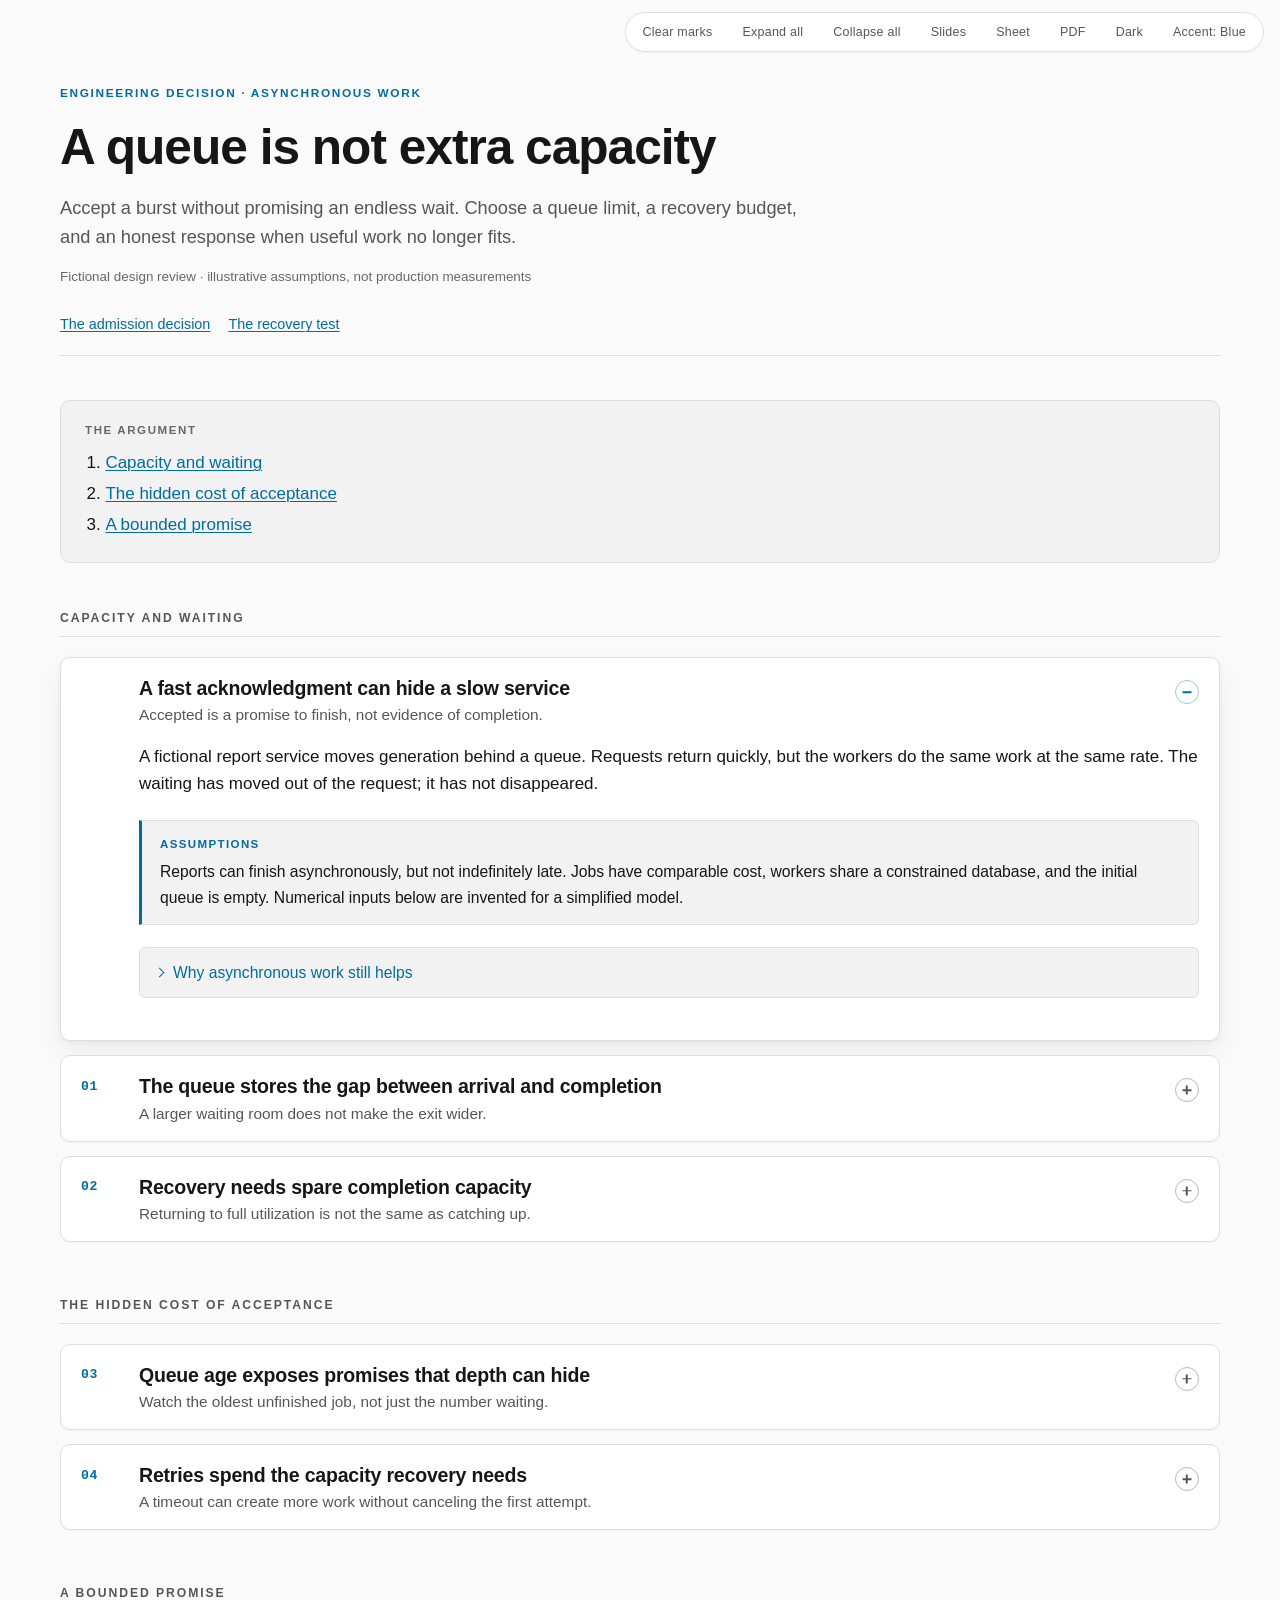
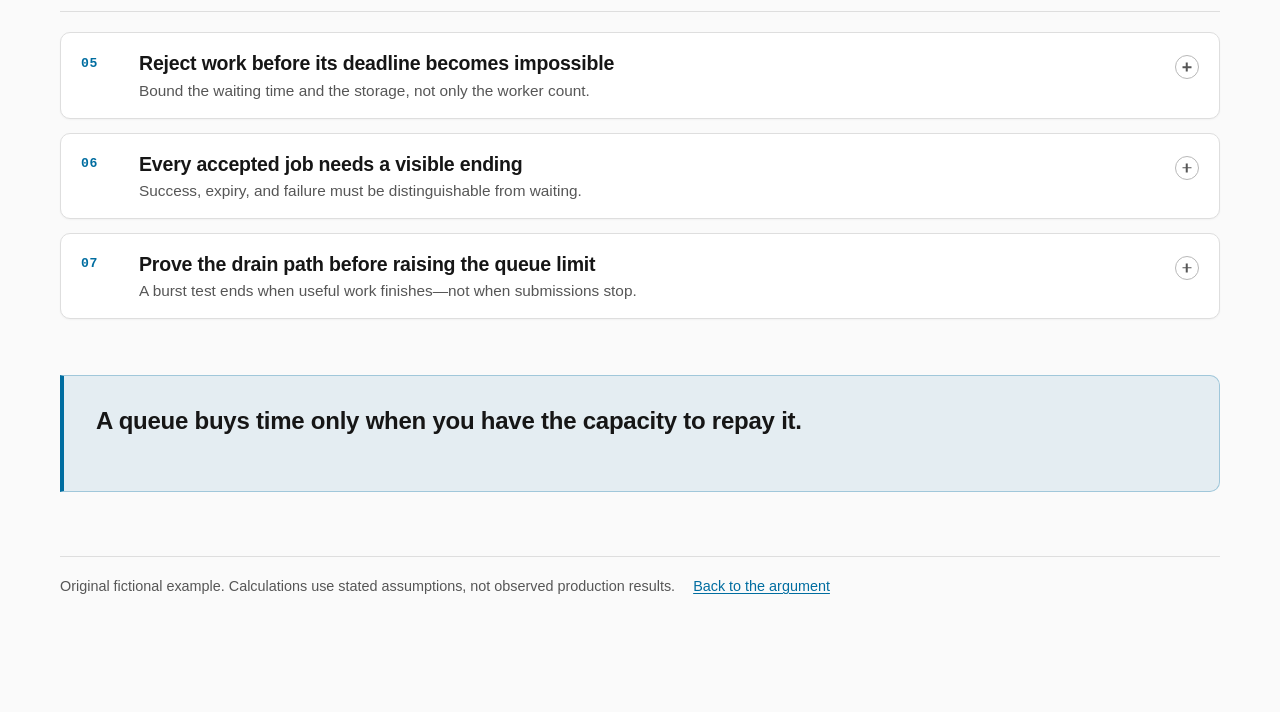
==== commit 8d2abbde: "feat(html-docs): add four theme-paired Microsoft accents Use exact logo colors in dark mode and read" ====
--- a/examples/html-docs/queue-is-not-capacity.html
+++ b/examples/html-docs/queue-is-not-capacity.html
@@ -38,7 +38,7 @@
   const id = document.querySelector('meta[name="doc-id"]')?.content ||
     location.pathname.replace(/\.standalone(?=\.html$)/i, "");
   const prefix = "html-docs:" + id + ":";
-  const choices = { theme: ["light", "dark"], accent: ["blue", "orange", "green"] };
+  const choices = { theme: ["light", "dark"], accent: ["blue", "red", "green", "yellow"] };
   const read = (name) => {
     try { return localStorage.getItem(prefix + name); }
     catch { return null; /* Storage may be unavailable for local files. */ }
@@ -62,6 +62,7 @@
   for (const [name, values] of Object.entries(choices)) {
     const fallback = name === "theme" && matchMedia("(prefers-color-scheme: dark)").matches ? "dark" : values[0];
     const value = [params.get(name), read(name), root.getAttribute("data-default-" + name), fallback]
+      .map(candidate => name === "accent" && candidate === "orange" ? "red" : candidate)
       .find(candidate => values.includes(candidate));
     root.setAttribute("data-" + name, value);
   }
@@ -150,7 +151,7 @@
   --bg: #fafafa; --surface: #ffffff; --surface-2: #f2f2f2; --surface-3: #e8e8e8;
   --border: #dedede; --border-strong: #b8b8b8;
   --text: #161616; --text-muted: #565656; --text-faint: #686868;
-  --accent-light: #0068bd; --accent-dark: #69b8ff;
+  --accent-light: #006da0; --accent-dark: #00a4ef;
   --accent: var(--accent-light);
   --accent-strong: var(--accent);
   --accent-quiet: var(--accent);
@@ -177,11 +178,15 @@
     --shadow-2: 0 2px 4px rgba(0,0,0,.3), 0 12px 28px rgba(0,0,0,.4);
   }
 }
+[data-accent="red"], :root:not([data-accent])[data-default-accent="red"],
 [data-accent="orange"], :root:not([data-accent])[data-default-accent="orange"] {
-  --accent-light: #a94000; --accent-dark: #ffae72;
+  --accent-light: #bc3a16; --accent-dark: #f25022;
 }
 [data-accent="green"], :root:not([data-accent])[data-default-accent="green"] {
-  --accent-light: #137344; --accent-dark: #6cd6a0;
+  --accent-light: #4c7100; --accent-dark: #7fba00;
+}
+[data-accent="yellow"], :root:not([data-accent])[data-default-accent="yellow"] {
+  --accent-light: #805b00; --accent-dark: #ffb900;
 }
 </style>
 <link rel="stylesheet" href="../../skills/html-docs/assets/article.css">
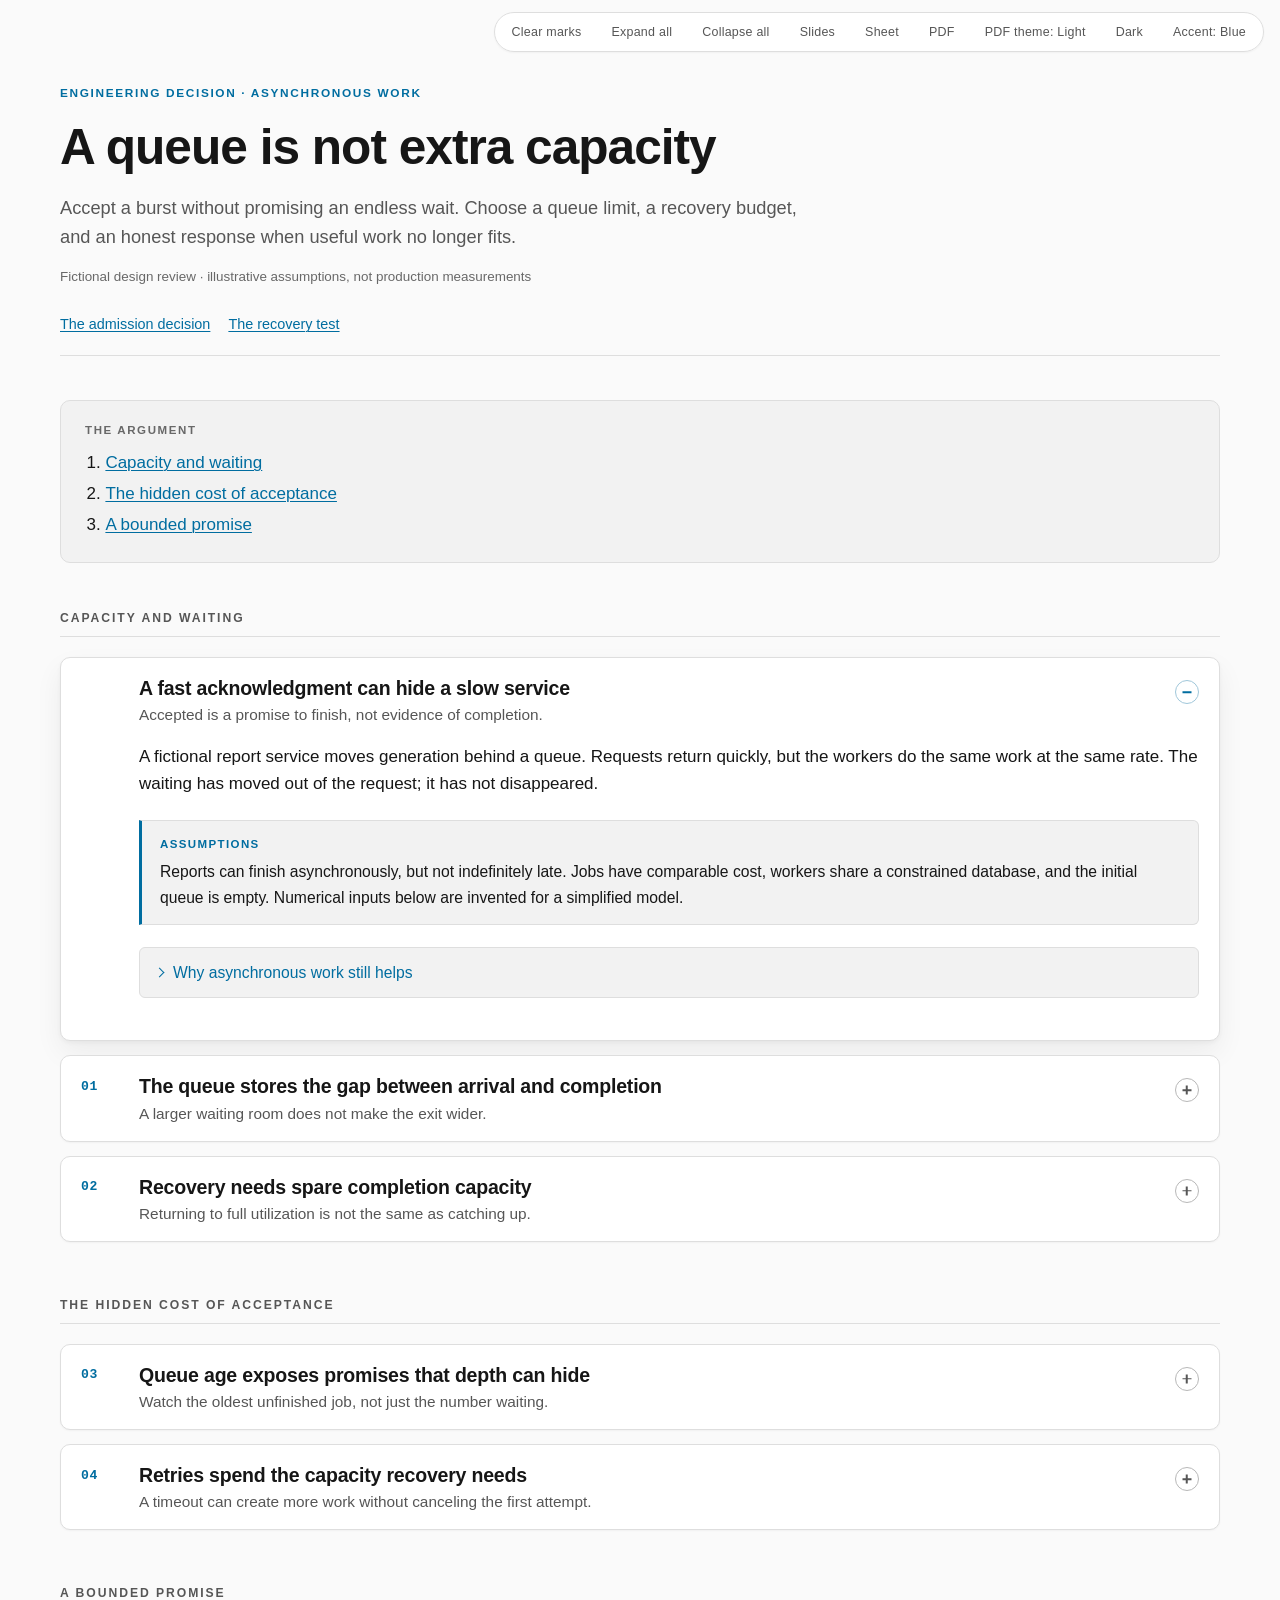
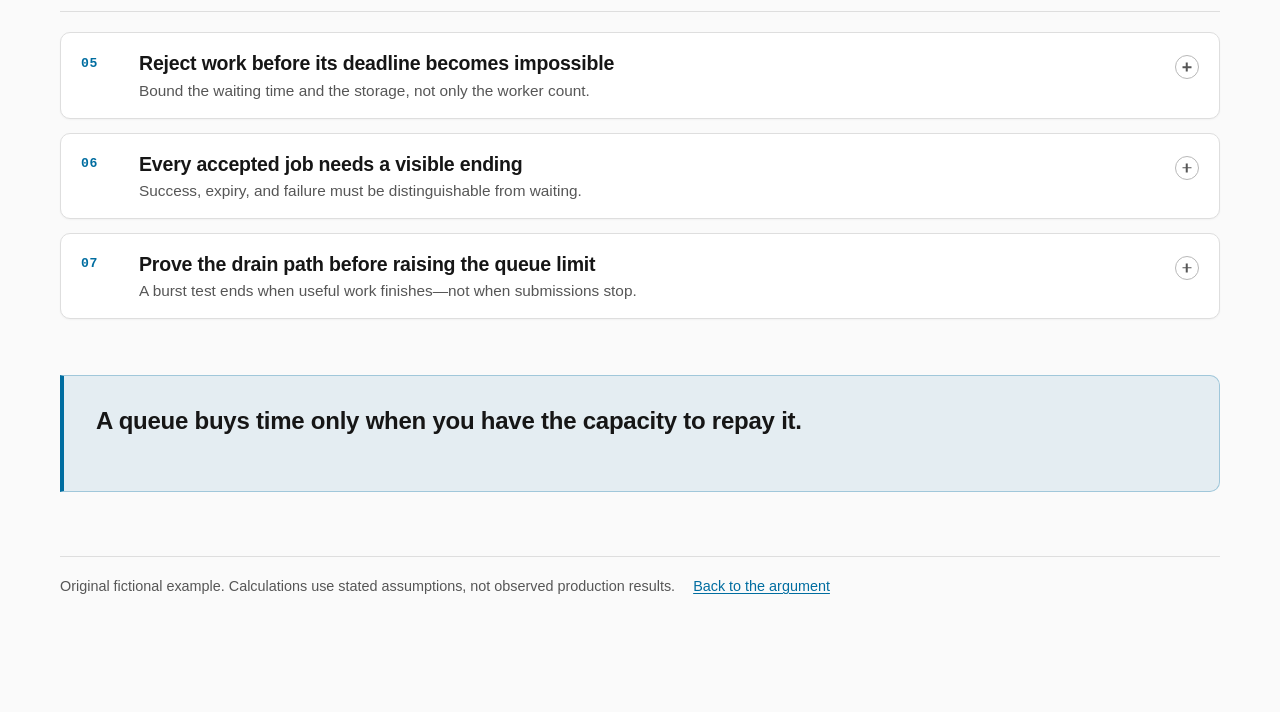
==== commit b57ebdbd: "Release html-docs 1.4.0: semantic emphasis and explicit dark PDFs Keep sequence peers neutral, docum" ====
--- a/examples/html-docs/queue-is-not-capacity.html
+++ b/examples/html-docs/queue-is-not-capacity.html
@@ -38,7 +38,8 @@
   const id = document.querySelector('meta[name="doc-id"]')?.content ||
     location.pathname.replace(/\.standalone(?=\.html$)/i, "");
   const prefix = "html-docs:" + id + ":";
-  const choices = { theme: ["light", "dark"], accent: ["blue", "red", "green", "yellow"] };
+  const choices = { theme: ["light", "dark"], accent: ["blue", "red", "green", "yellow"],
+    "print-theme": ["light", "dark"] };
   const read = (name) => {
     try { return localStorage.getItem(prefix + name); }
     catch { return null; /* Storage may be unavailable for local files. */ }
@@ -52,16 +53,19 @@
       const current = root.getAttribute("data-" + name);
       const next = choices[name][(choices[name].indexOf(current) + 1) % choices[name].length];
       document.querySelectorAll('[data-action="toggle-' + name + '"]').forEach(button => {
-        button.textContent = name === "theme" ? (next === "dark" ? "Dark" : "Light") :
+        button.textContent = name === "print-theme" ? "PDF theme: " + (current === "dark" ? "Dark" : "Light") :
+          name === "theme" ? (next === "dark" ? "Dark" : "Light") :
           "Accent: " + current[0].toUpperCase() + current.slice(1);
-        button.setAttribute("aria-label", name === "theme" ? "Switch to " + next + " theme" :
+        button.setAttribute("aria-label", name === "print-theme" ? "PDF theme: " + current + ". Switch to " + next :
+          name === "theme" ? "Switch to " + next + " theme" :
           "Accent: " + current + ". Switch to " + next);
       });
     }
   }
   for (const [name, values] of Object.entries(choices)) {
     const fallback = name === "theme" && matchMedia("(prefers-color-scheme: dark)").matches ? "dark" : values[0];
-    const value = [params.get(name), read(name), root.getAttribute("data-default-" + name), fallback]
+    const value = [params.get(name), read(name),
+      root.getAttribute(name === "print-theme" ? "data-print-theme" : "data-default-" + name), fallback]
       .map(candidate => name === "accent" && candidate === "orange" ? "red" : candidate)
       .find(candidate => values.includes(candidate));
     root.setAttribute("data-" + name, value);
@@ -127,7 +131,7 @@
     if (event.target.closest('[data-action="print"]')) window.print();
   });
   document.addEventListener("click", event => {
-    const button = event.target.closest('[data-action="toggle-theme"], [data-action="toggle-accent"]');
+    const button = event.target.closest('[data-action="toggle-theme"], [data-action="toggle-accent"], [data-action="toggle-print-theme"]');
     if (!button) return;
     const name = button.getAttribute("data-action").slice(7);
     const values = choices[name];
@@ -166,9 +170,20 @@
   --font-sans: -apple-system, BlinkMacSystemFont, "Segoe UI Variable Text", "Segoe UI", Roboto, "Helvetica Neue", Arial, sans-serif;
   --font-mono: "Cascadia Mono", "Cascadia Code", ui-monospace, Consolas, "SF Mono", "Liberation Mono", Menlo, monospace;
 }
-/* Screen only: every PDF and printout uses the light palette. */
+/* Screen theme and print theme are independent; print stays light by default. */
 @media screen {
   [data-theme="dark"], :root:not([data-theme])[data-default-theme="dark"] {
+    color-scheme: dark;
+    --bg: #101010; --surface: #191919; --surface-2: #232323; --surface-3: #2c2c2c;
+    --border: #363636; --border-strong: #595959;
+    --text: #f2f2f2; --text-muted: #b5b5b5; --text-faint: #a0a0a0;
+    --accent: var(--accent-dark);
+    --shadow-1: 0 1px 2px rgba(0,0,0,.3);
+    --shadow-2: 0 2px 4px rgba(0,0,0,.3), 0 12px 28px rgba(0,0,0,.4);
+  }
+}
+@media print {
+  :root[data-print-theme="dark"] {
     color-scheme: dark;
     --bg: #101010; --surface: #191919; --surface-2: #232323; --surface-3: #2c2c2c;
     --border: #363636; --border-strong: #595959;
@@ -203,6 +218,7 @@
   <button type="button" class="ctrl" data-action="toggle-slides" aria-pressed="false">Slides</button>
   <button type="button" class="ctrl" data-action="toggle-sheet" aria-pressed="false">Sheet</button>
   <button type="button" class="ctrl" data-action="print" aria-label="Save the current view as PDF or print it">PDF</button>
+  <button type="button" class="ctrl" data-action="toggle-print-theme">PDF theme: Light</button>
   <button type="button" class="ctrl" data-action="toggle-theme">Dark</button>
   <button type="button" class="ctrl" data-action="toggle-accent">Accent: Blue</button>
 </div>
--- a/skills/html-docs/assets/article.css
+++ b/skills/html-docs/assets/article.css
@@ -553,7 +553,7 @@
   border-left: 3px solid var(--accent-quiet);
   border-radius: var(--radius-sm);
 }
-.sequence > li:last-child { border-left-color: var(--accent-strong); background: var(--accent-soft); }
+.sequence > li.sequence-item--emphasis { border-left-color: var(--accent-strong); background: var(--accent-soft); }
 .sequence > li:not(:last-child)::after {
   content: "";
   position: absolute;
@@ -869,19 +869,21 @@
 @page {
   size: A4;
   margin: 16mm 17mm 18mm;
+  background: var(--surface);
   @bottom-right {
     content: counter(page) " / " counter(pages);
     font: 8pt -apple-system, "Segoe UI", Roboto, Arial, sans-serif;
-    color: #686868;
+    color: var(--text-faint);
   }
 }
 @page read-letter {
   size: letter;
   margin: 16mm 17mm 18mm;
+  background: var(--surface);
   @bottom-right {
     content: counter(page) " / " counter(pages);
     font: 8pt -apple-system, "Segoe UI", Roboto, Arial, sans-serif;
-    color: #686868;
+    color: var(--text-faint);
   }
 }
 @media print {
--- a/skills/html-docs/assets/slides.css
+++ b/skills/html-docs/assets/slides.css
@@ -51,6 +51,9 @@
   [data-view="slides"] .slide-points li {
     padding-left: 24px; margin: 0; border-left: 3px solid var(--accent);
   }
+  [data-view="slides"] .slide-content .summary-grid {
+    margin: 0; font-size: clamp(22px, 2.2vw, 34px);
+  }
   [data-view="slides"] .slide-content svg,
   [data-view="slides"] .slide-content img {
     display: block; width: 100%; height: auto; max-height: 45vh; flex: 0 1 auto; min-height: 0;
@@ -132,6 +135,7 @@
    Fixed sizes, not viewport units: a page has no projector to scale for. */
 @page slide { size: 297mm 167.0625mm; margin: 0; @bottom-right { content: none; } }
 @media print {
+  [data-print="slides"] .slide-content .summary-grid { margin: 0; font-size: 25px; }
   [data-print="slides"] body { padding: 0; background: var(--bg); }
   [data-print="slides"] .doc { max-width: none; }
   [data-print="slides"] .controls,
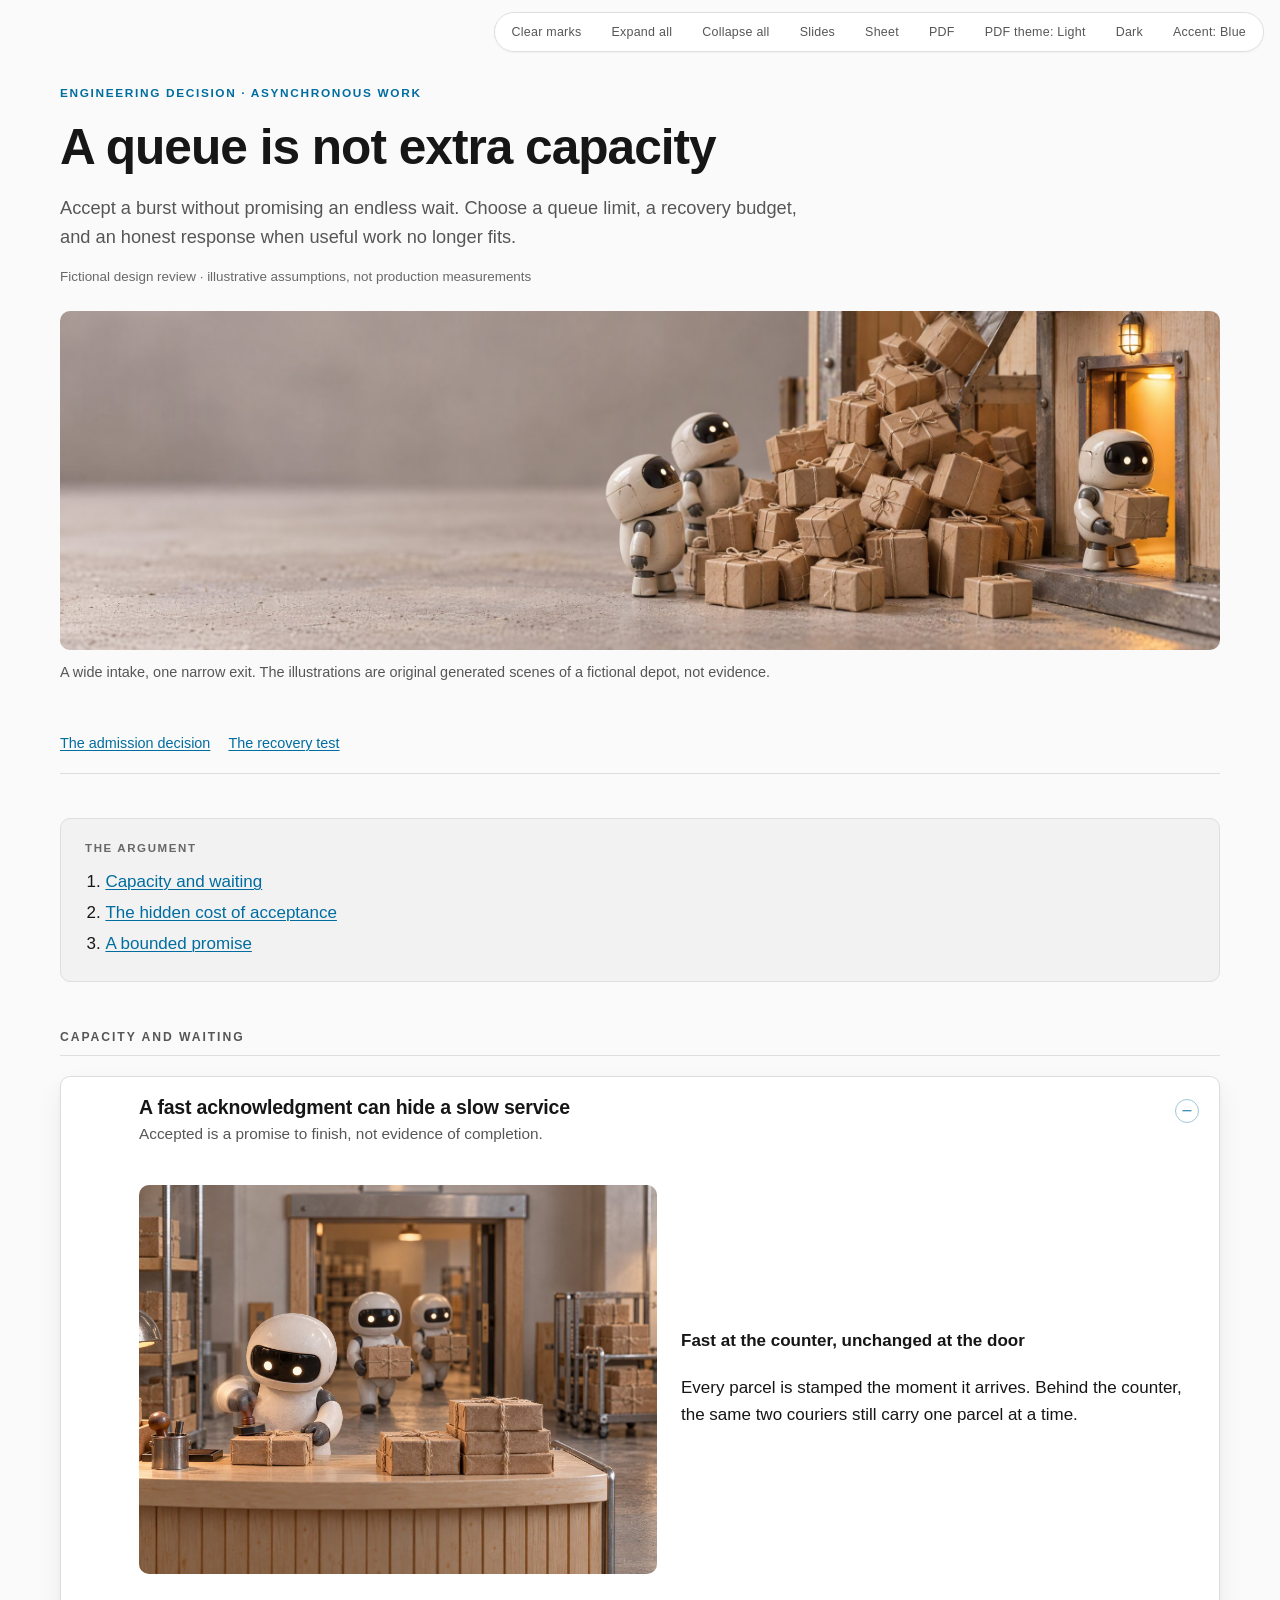
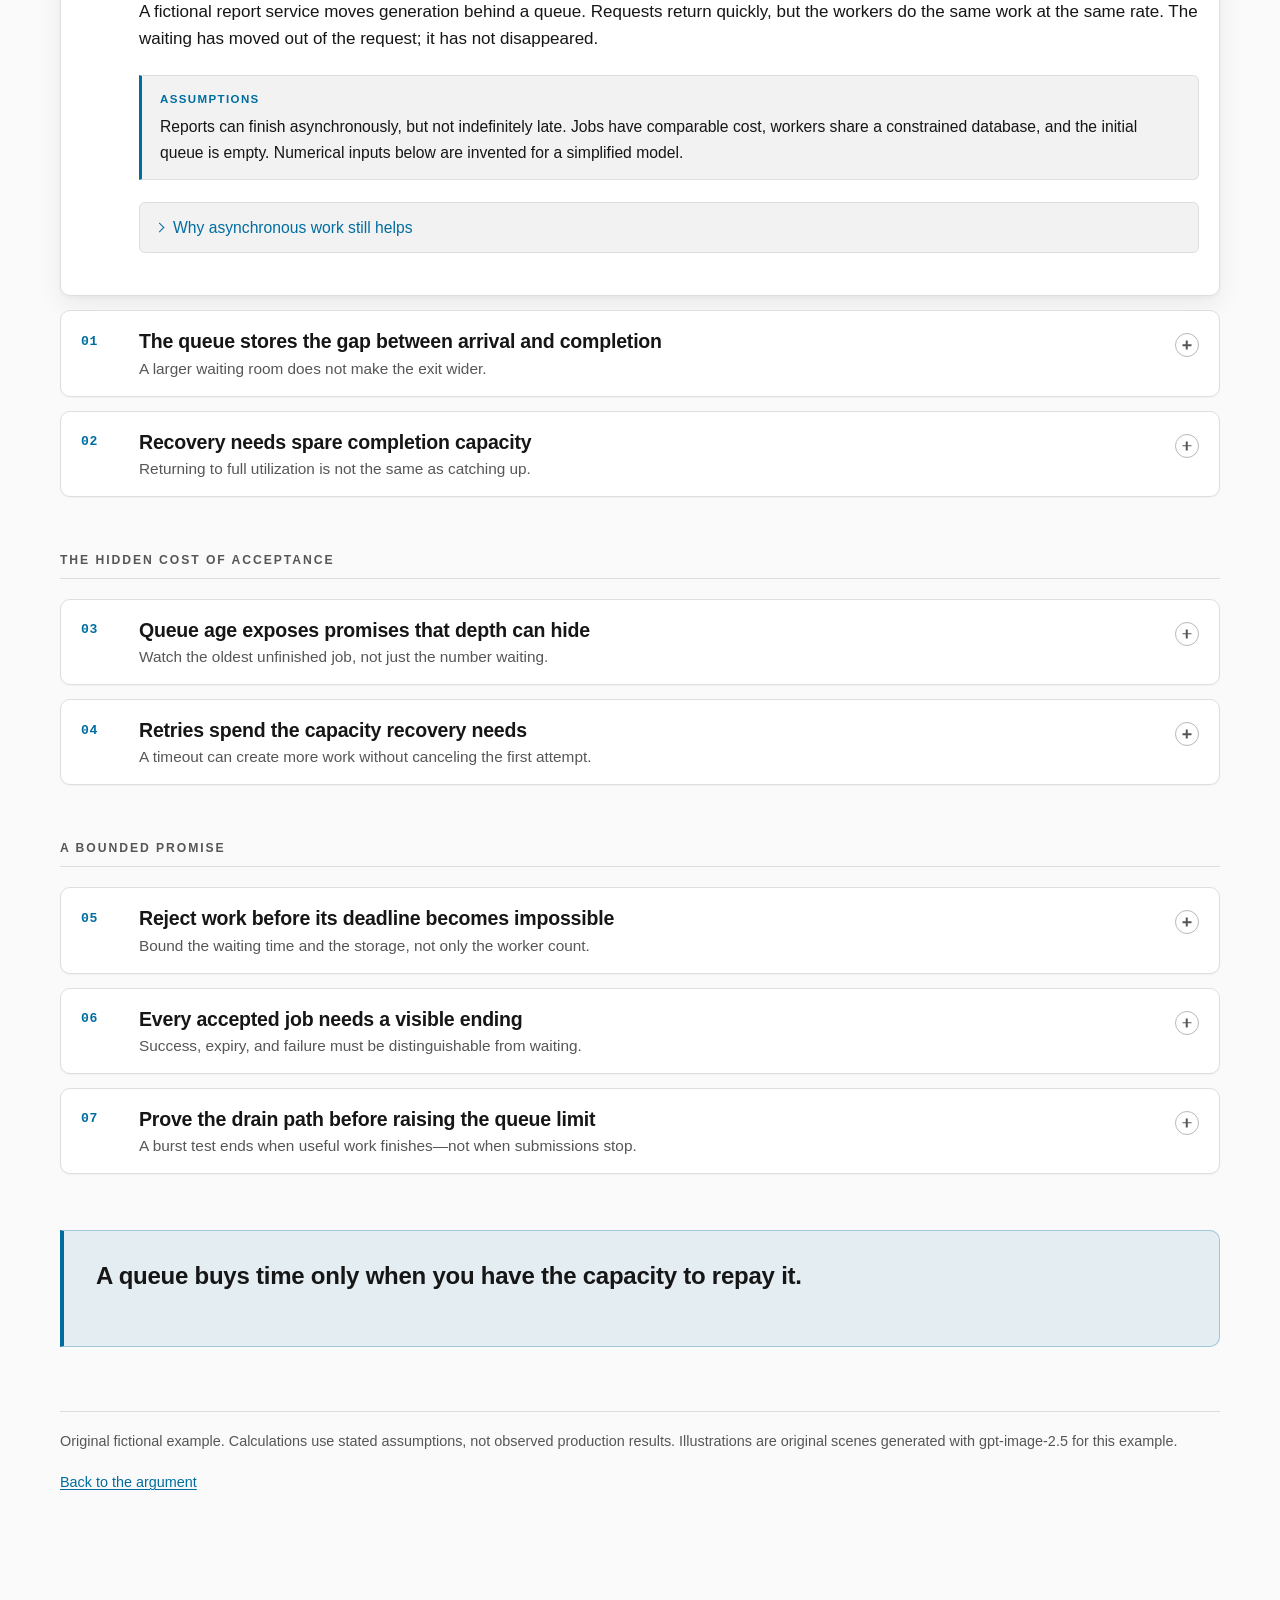
==== commit c648fe61: "Release html-docs 1.6.0: chosen export palette and illustrated example Add --accent to export-pdf.js" ====
--- a/examples/html-docs/queue-is-not-capacity.html
+++ b/examples/html-docs/queue-is-not-capacity.html
@@ -207,6 +207,7 @@
 <link rel="stylesheet" href="../../skills/html-docs/assets/article.css">
 <link rel="stylesheet" href="../../skills/html-docs/assets/slides.css">
 <link rel="stylesheet" href="../../skills/html-docs/assets/sheet.css">
+<link rel="stylesheet" href="../../skills/html-docs/assets/compositions.css">
 <script src="../../skills/html-docs/assets/article.js" defer></script>
 <script src="../../skills/html-docs/assets/slides.js" defer></script>
 <script src="../../skills/html-docs/assets/sheet.js" defer></script>
@@ -225,14 +226,27 @@
 <div class="doc">
   <header class="doc-header" id="opening">
     <div class="slide-content slide-content--title">
-      <p class="slide-eyebrow">An engineering decision</p>
-      <h2 class="slide-title">A queue is not<br><em>extra capacity.</em></h2>
-      <p class="slide-lead">Buffer the burst. Budget the recovery.</p>
+      <div class="composition composition--hero">
+        <div class="composition-media" style="--image-position: 50% 60%">
+          <img src="images/01-opening.jpg" alt="In a miniature depot, a wide wooden chute pours parcels into a growing pile in front of one narrow lit doorway, where a single robot carries one parcel out." width="2560" height="1440">
+        </div>
+        <div class="composition-copy">
+          <p class="slide-eyebrow">An engineering decision</p>
+          <h2 class="slide-title">A queue is not<br><em>extra capacity.</em></h2>
+          <p class="slide-lead">Buffer the burst. Budget the recovery.</p>
+        </div>
+      </div>
     </div>
     <p class="eyebrow">Engineering decision · asynchronous work</p>
     <h1>A queue is not extra capacity</h1>
     <p class="subtitle">Accept a burst without promising an endless wait. Choose a queue limit, a recovery budget, and an honest response when useful work no longer fits.</p>
     <p class="meta">Fictional design review · illustrative assumptions, not production measurements</p>
+    <figure class="composition composition--panorama">
+      <div class="composition-media" style="--image-position: 50% 70%">
+        <img src="images/01-opening.jpg" alt="In a miniature depot, a wide wooden chute pours parcels into a growing pile in front of one narrow lit doorway, where a single robot carries one parcel out." width="2560" height="1440">
+      </div>
+      <figcaption class="composition-caption">A wide intake, one narrow exit. The illustrations are original generated scenes of a fictional depot, not evidence.</figcaption>
+    </figure>
   </header>
   <nav class="doc-nav" aria-label="Decision shortcut">
     <a href="#card-admission">The admission decision</a>
@@ -253,7 +267,17 @@
         <div class="slide-content">
           <p class="slide-eyebrow">The illusion</p>
           <h2 class="slide-title">Fast acceptance.<br><em>Unchanged capacity.</em></h2>
-          <p class="slide-lead">The wait moved. The work did not.</p>
+          <div class="composition composition--split">
+            <div class="composition-media">
+              <img src="images/02-premise.jpg" alt="A robot at the front counter stamps parcels at speed while, behind it, two couriers still carry one parcel each through a single doorway." width="2560" height="1440">
+            </div>
+            <div class="composition-copy">
+              <ul class="slide-points">
+                <li class="frag">Accepted in milliseconds.</li>
+                <li class="frag">Finished at the same rate.</li>
+              </ul>
+            </div>
+          </div>
         </div>
         <h3 class="card-head">
           <button type="button" class="card-toggle" aria-expanded="true">
@@ -266,6 +290,12 @@
           </button>
         </h3>
         <div class="card-body">
+          <div class="composition composition--split">
+            <div class="composition-media">
+              <img src="images/02-premise.jpg" alt="A robot at the front counter stamps parcels at speed while, behind it, two couriers still carry one parcel each through a single doorway." width="2560" height="1440">
+            </div>
+            <div class="composition-copy"><h4>Fast at the counter, unchanged at the door</h4><p>Every parcel is stamped the moment it arrives. Behind the counter, the same two couriers still carry one parcel at a time.</p></div>
+          </div>
           <p>A fictional report service moves generation behind a queue. Requests return quickly, but the workers do the same work at the same rate. The waiting has moved out of the request; it has not disappeared.</p>
           <aside class="callout callout--note">
             <p class="callout-label">Assumptions</p>
@@ -355,10 +385,17 @@
         <div class="slide-content">
           <p class="slide-eyebrow">Recovery</p>
           <h2 class="slide-title">Only spare capacity<br><em>drains the backlog.</em></h2>
-          <ul class="slide-points">
-            <li class="frag">Completions must outrun new arrivals.</li>
-            <li class="frag">Full utilization leaves nothing for recovery.</li>
-          </ul>
+          <div class="composition composition--split">
+            <div class="composition-media">
+              <img src="images/03-headroom.jpg" alt="A large heap of parcels sits beside a conveyor that moves at a steady pace while a robot with a lantern watches the pile." width="2560" height="1440">
+            </div>
+            <div class="composition-copy">
+              <ul class="slide-points">
+                <li class="frag">Completions must outrun new arrivals.</li>
+                <li class="frag">Full utilization leaves nothing for recovery.</li>
+              </ul>
+            </div>
+          </div>
         </div>
         <h3 class="card-head">
           <button type="button" class="card-toggle" aria-expanded="false">
@@ -371,6 +408,12 @@
           </button>
         </h3>
         <div class="card-body">
+          <div class="composition composition--split">
+            <div class="composition-media">
+              <img src="images/03-headroom.jpg" alt="A large heap of parcels sits beside a conveyor that moves at a steady pace while a robot with a lantern watches the pile." width="2560" height="1440">
+            </div>
+            <div class="composition-copy"><h4>The heap shrinks only with room to spare</h4><p>The conveyor already runs at its usual pace. New parcels keep arriving, so only the capacity left over can reach the pile.</p></div>
+          </div>
           <p>While arrivals exceed completions, unfinished work grows. After the burst, only the completion rate left over after new arrivals can drain that work. If the two rates are equal, the backlog stays.</p>
           <div class="reveal">
             <button type="button" class="reveal-toggle" aria-expanded="false">Work through a deliberately simple burst</button>
@@ -395,11 +438,18 @@
       <article class="card" id="card-age">
         <div class="slide-content">
           <h2 class="slide-title">Watch the oldest<br><em>unfinished promise.</em></h2>
-          <ul class="slide-points">
-            <li class="frag">Queue depth counts work.</li>
-            <li class="frag">Job age exposes delay.</li>
-            <li class="frag">Include in-flight jobs.</li>
-          </ul>
+          <div class="composition composition--split">
+            <div class="composition-media composition-media--circle" style="--image-position: 46% 50%">
+              <img src="images/04-age.jpg" alt="A kneeling robot shines its headlamp on an old, cobweb-covered parcel forgotten at the back of a shelf." width="2560" height="1440">
+            </div>
+            <div class="composition-copy">
+              <ul class="slide-points">
+                <li class="frag">Queue depth counts work.</li>
+                <li class="frag">Job age exposes delay.</li>
+                <li class="frag">Include in-flight jobs.</li>
+              </ul>
+            </div>
+          </div>
         </div>
         <h3 class="card-head">
           <button type="button" class="card-toggle" aria-expanded="false">
@@ -412,6 +462,12 @@
           </button>
         </h3>
         <div class="card-body">
+          <div class="composition composition--split">
+            <div class="composition-media composition-media--circle" style="--image-position: 46% 50%">
+              <img src="images/04-age.jpg" alt="A kneeling robot shines its headlamp on an old, cobweb-covered parcel forgotten at the back of a shelf." width="2560" height="1440">
+            </div>
+            <div class="composition-copy"><h4>Look for the forgotten parcel</h4><p>A short shelf can still hide one very old promise. Its age, not the number of parcels around it, shows how long someone has been waiting.</p></div>
+          </div>
           <p>The same queue length can represent cheap jobs or slow ones. A nearly empty queue can even hide a stuck job already claimed by a worker. Track age from acceptance through completion, including in-flight work.</p>
           <div class="reveal">
             <button type="button" class="reveal-toggle" aria-expanded="false">Separate the signals before setting an alert</button>
@@ -430,10 +486,17 @@
       <article class="card" id="card-retries">
         <div class="slide-content">
           <h2 class="slide-title">Retries are<br><em>more arrivals.</em></h2>
-          <ul class="slide-points">
-            <li class="frag">One identity per logical job.</li>
-            <li class="frag">One finite retry budget.</li>
-          </ul>
+          <div class="composition composition--split">
+            <div class="composition-copy">
+              <ul class="slide-points">
+                <li class="frag">One identity per logical job.</li>
+                <li class="frag">One finite retry budget.</li>
+              </ul>
+            </div>
+            <div class="composition-media">
+              <img src="images/05-retries.jpg" alt="A puzzled robot looks out of a sorting window at many identical parcels while another copy of the same parcel drops from the chute." width="2560" height="1440">
+            </div>
+          </div>
         </div>
         <h3 class="card-head">
           <button type="button" class="card-toggle" aria-expanded="false">
@@ -446,6 +509,12 @@
           </button>
         </h3>
         <div class="card-body">
+          <div class="composition composition--split">
+            <div class="composition-copy"><h4>The same parcel, again and again</h4><p>Each copy looks like new work. Without one identity per logical job, the depot cannot tell a retry from a fresh request.</p></div>
+            <div class="composition-media">
+              <img src="images/05-retries.jpg" alt="A puzzled robot looks out of a sorting window at many identical parcels while another copy of the same parcel drops from the chute." width="2560" height="1440">
+            </div>
+          </div>
           <p>A caller that cannot see progress may submit the same report again. If both attempts run, duplicate work competes with the original backlog. Backoff spreads that demand over time; it does not make the work free.</p>
           <aside class="callout callout--rule">
             <p class="callout-label">Rule</p>
@@ -465,13 +534,20 @@
       <h2 class="chapter-label">A bounded promise</h2>
       <article class="card" id="card-admission">
         <div class="slide-content">
-          <p class="slide-eyebrow">Admission</p>
-          <h2 class="slide-title">Bound the promise,<br><em>not just the queue.</em></h2>
-          <ul class="slide-points">
-            <li class="frag">Useful completion deadline.</li>
-            <li class="frag">Hard storage limit.</li>
-            <li class="frag">Honest rejection.</li>
-          </ul>
+          <div class="composition composition--hero">
+            <div class="composition-media" style="--image-position: 50% 55%">
+              <img src="images/06-admission.jpg" alt="Robots queue in front of a brass barrier; a doorman robot holds up one hand, and two robots that will not fit turn back with their parcels." width="2560" height="1440">
+            </div>
+            <div class="composition-copy">
+              <p class="slide-eyebrow">Admission</p>
+              <h2 class="slide-title">Bound the promise,<br><em>not just the queue.</em></h2>
+              <ul class="slide-points">
+                <li class="frag">Useful deadline.</li>
+                <li class="frag">Hard storage limit.</li>
+                <li class="frag">Honest rejection.</li>
+              </ul>
+            </div>
+          </div>
         </div>
         <h3 class="card-head">
           <button type="button" class="card-toggle" aria-expanded="false">
@@ -484,6 +560,12 @@
           </button>
         </h3>
         <div class="card-body">
+          <div class="composition composition--hero">
+            <div class="composition-media" style="--image-position: 50% 55%">
+              <img src="images/06-admission.jpg" alt="Robots queue in front of a brass barrier; a doorman robot holds up one hand, and two robots that will not fit turn back with their parcels." width="2560" height="1440">
+            </div>
+            <div class="composition-copy"><h4>Say no at the door</h4><p>An early, honest rejection costs less than a promise that expires inside.</p></div>
+          </div>
           <p>The service should accept only the work it expects to finish while it is useful. Combine a hard queue/storage cap with an admission estimate that includes waiting, execution, and a safety margin. Reject clearly when either budget is exhausted.</p>
           <div class="reveal">
             <button type="button" class="reveal-toggle" aria-expanded="false">Derive a starting limit, then test its assumptions</button>
@@ -497,11 +579,12 @@
       <article class="card" id="card-outcomes">
         <div class="slide-content">
           <h2 class="slide-title">Every job needs<br><em>a visible ending.</em></h2>
-          <ul class="slide-points">
-            <li class="frag">Completed.</li>
-            <li class="frag">Failed.</li>
-            <li class="frag">Explicitly expired.</li>
-          </ul>
+          <div class="composition composition--panorama">
+            <div class="composition-media" style="--image-position: 50% 42%">
+              <img src="images/07-outcomes.jpg" alt="Three stations side by side: finished parcels on a shelf, a robot inspecting a damaged parcel with a magnifier, and an expired parcel filed in an archive drawer beside an hourglass." width="2560" height="1440">
+            </div>
+          </div>
+          <p class="slide-lead frag">Completed. Failed, with an owner. Explicitly expired. Never just waiting.</p>
         </div>
         <h3 class="card-head">
           <button type="button" class="card-toggle" aria-expanded="false">
@@ -518,6 +601,12 @@
             <div class="summary-item"><span class="summary-label">Submission</span>Return a stable job identity only after durable acceptance.</div>
             <div class="summary-item"><span class="summary-label">Resolution</span>Expose completion, terminal failure, or explicit expiry through status.</div>
           </div>
+          <figure class="composition composition--panorama">
+            <div class="composition-media" style="--image-position: 50% 42%">
+              <img src="images/07-outcomes.jpg" alt="Three stations side by side: finished parcels on a shelf, a robot inspecting a damaged parcel with a magnifier, and an expired parcel filed in an archive drawer beside an hourglass." width="2560" height="1440">
+            </div>
+            <figcaption class="composition-caption">Left to right: completed, failed and under investigation, explicitly expired. None of them is still waiting.</figcaption>
+          </figure>
           <div class="reveal">
             <button type="button" class="reveal-toggle" aria-expanded="false">Separate recovery from endless retry</button>
             <div class="reveal-body">
@@ -531,10 +620,17 @@
         <div class="slide-content">
           <p class="slide-eyebrow">The decision test</p>
           <h2 class="slide-title">Prove recovery<br><em>under continuing load.</em></h2>
-          <ul class="slide-points">
-            <li class="frag">Burst. Slow dependency. Worker restart.</li>
-            <li class="frag">Account for every accepted job.</li>
-          </ul>
+          <div class="composition composition--split">
+            <div class="composition-media">
+              <img src="images/08-rehearsal.jpg" alt="A robot with a stopwatch and clipboard times a rehearsal while another robot plugs a worker back in and parcels keep moving along the conveyor." width="2560" height="1440">
+            </div>
+            <div class="composition-copy">
+              <ul class="slide-points">
+                <li class="frag">Burst. Slow dependency. Worker restart.</li>
+                <li class="frag">Account for every accepted job.</li>
+              </ul>
+            </div>
+          </div>
         </div>
         <h3 class="card-head">
           <button type="button" class="card-toggle" aria-expanded="false">
@@ -547,6 +643,12 @@
           </button>
         </h3>
         <div class="card-body">
+          <div class="composition composition--split">
+            <div class="composition-media">
+              <img src="images/08-rehearsal.jpg" alt="A robot with a stopwatch and clipboard times a rehearsal while another robot plugs a worker back in and parcels keep moving along the conveyor." width="2560" height="1440">
+            </div>
+            <div class="composition-copy"><h4>Time the drain, not the intake</h4><p>The stopwatch runs until every accepted parcel has an ending, while new parcels keep arriving and a worker restarts.</p></div>
+          </div>
           <p>Rehearse a burst, a slow dependency, and a worker restart. Keep normal arrivals running during recovery. Check that accepted work reaches a visible ending and that new demand cannot consume the recovery budget unnoticed.</p>
           <aside class="callout callout--verdict">
             <p class="callout-label">Decision</p>
@@ -571,13 +673,20 @@
   <section class="takeaway" id="closing">
     <p>A queue buys time only when you have the capacity to repay it.</p>
     <div class="slide-content slide-content--end">
-      <p class="slide-eyebrow">The key message</p>
-      <h2 class="slide-title">Buffer the burst.<br><em>Budget the recovery.</em></h2>
-      <p class="slide-lead">A queue buys time, not capacity.</p>
+      <div class="composition composition--hero">
+        <div class="composition-media" style="--image-position: 50% 55%">
+          <img src="images/09-closing.jpg" alt="At dusk, the depot crew rests on a bench beside an empty floor while the last robot carries the final parcel out through the lit doorway." width="2560" height="1440">
+        </div>
+        <div class="composition-copy">
+          <p class="slide-eyebrow">The key message</p>
+          <h2 class="slide-title">Buffer the burst.<br><em>Budget the recovery.</em></h2>
+          <p class="slide-lead">A queue buys time, not capacity.</p>
+        </div>
+      </div>
     </div>
   </section>
   <footer class="doc-footer">
-    <span>Original fictional example. Calculations use stated assumptions, not observed production results.</span>
+    <span>Original fictional example. Calculations use stated assumptions, not observed production results. Illustrations are original scenes generated with gpt-image-2.5 for this example.</span>
     <a href="#ch-capacity">Back to the argument</a>
   </footer>
 </div>
--- a/skills/html-docs/assets/compositions.css
+++ b/skills/html-docs/assets/compositions.css
@@ -0,0 +1,122 @@
+/* Optional image compositions. Load after the chosen view stylesheets.
+   UI uses canonical tokens; authored image pixels retain their own colors. */
+.composition {
+  position: relative;
+  isolation: isolate;
+  width: 100%;
+  min-width: 0;
+  margin: 24px 0;
+  color: var(--text);
+  break-inside: avoid;
+}
+.composition-media {
+  position: relative;
+  min-width: 0;
+  overflow: hidden;
+  aspect-ratio: 16 / 9;
+  border-radius: var(--radius);
+  background: var(--surface-2);
+}
+.composition .composition-media > img {
+  position: absolute;
+  inset: 0;
+  display: block;
+  width: 100%;
+  height: 100%;
+  max-height: none;
+  min-height: 0;
+  margin: 0;
+  object-fit: cover;
+  object-position: var(--image-position, 50% 50%);
+  flex: none;
+}
+.composition-copy {
+  position: relative;
+  min-width: 0;
+}
+.composition .composition-copy > :first-child { margin-top: 0; }
+.composition .composition-copy > :last-child { margin-bottom: 0; }
+.composition-caption {
+  margin: 12px 0 0;
+  color: var(--text-muted);
+  font-size: .85em;
+  line-height: 1.4;
+}
+.composition--hero {
+  display: grid;
+  align-items: center;
+  aspect-ratio: 16 / 7;
+  padding: 32px;
+  border-radius: var(--radius);
+  overflow: hidden;
+  background: var(--surface);
+}
+.composition--hero > .composition-media {
+  position: absolute;
+  inset: 0;
+  aspect-ratio: auto;
+  border-radius: inherit;
+  z-index: -2;
+}
+/* Copy stays over the opaque half; the fade connects it to the scene. */
+.composition--hero::before {
+  content: "";
+  position: absolute;
+  inset: 0;
+  z-index: -1;
+  background: linear-gradient(90deg, var(--surface) 0%, var(--surface) 50%,
+    color-mix(in srgb, var(--surface) 70%, transparent) 66%, transparent 86%);
+}
+.composition--hero > .composition-copy { width: 44%; }
+.composition--split {
+  display: grid;
+  grid-template-columns: minmax(0, 1fr) minmax(0, 1fr);
+  align-items: center;
+  gap: 24px;
+}
+.composition--split .composition-media { aspect-ratio: 4 / 3; }
+.composition--panorama .composition-media { aspect-ratio: 24 / 7; }
+.composition--split .composition-media--circle {
+  width: min(100%, 340px);
+  justify-self: center;
+  aspect-ratio: 1;
+  border-radius: 50%;
+}
+.composition--split .composition-media--oval { aspect-ratio: 4 / 3; border-radius: 50%; }
+.composition-media--diagonal { clip-path: polygon(12% 0, 100% 0, 88% 100%, 0 100%); }
+.composition-media--organic { border-radius: 24% 8% 26% 10% / 12% 20% 16% 24%; }
+
+/* Article presentation geometry is viewport-sized; decks use a fixed stage. */
+:is(.slide-content, .slide-body) .composition { margin: 0; }
+.slide-body .composition--hero { max-height: 390px; aspect-ratio: auto; height: 100%; }
+.slide-body .composition--split .composition-media { max-height: 340px; }
+.slide-body > .summary-grid + .composition { margin-top: 24px; }
+[data-view="slides"] .slide-content .composition .slide-title {
+  font-size: clamp(28px, 3.2vw, 46px);
+  max-width: none;
+}
+[data-view="slides"] .slide-content .composition-copy {
+  font-size: clamp(22px, 2.2vw, 34px);
+  line-height: 1.35;
+}
+[data-view="slides"] .slide-content .composition-caption { font-size: clamp(16px, 1.5vw, 24px); }
+[data-view="slides"] .composition--split .composition-media { max-height: 42vh; }
+
+@media screen and (max-width: 760px) {
+  .doc .card-body .composition--split { grid-template-columns: minmax(0, 1fr); gap: 16px; }
+  .doc .card-body .composition--hero { aspect-ratio: auto; padding: 20px; }
+  .doc .card-body .composition--hero > .composition-copy { width: 48%; }
+}
+@media print {
+  .composition { margin: 16px 0; }
+  .composition--hero {
+    print-color-adjust: exact;
+    -webkit-print-color-adjust: exact;
+  }
+  [data-print="read"] .composition--hero { min-height: 180px; }
+  [data-print="slides"] .slide-content .composition .slide-title { font-size: 36px; max-width: none; }
+  [data-print="slides"] .slide-content .composition-copy { font-size: 25px; line-height: 1.35; }
+  [data-print="slides"] .slide-content .composition-caption { font-size: 18px; }
+  [data-print="slides"] .composition--split .composition-media { max-height: 280px; }
+  [data-print="slides"] .composition--split .composition-media--circle { width: min(100%, 280px); }
+}
